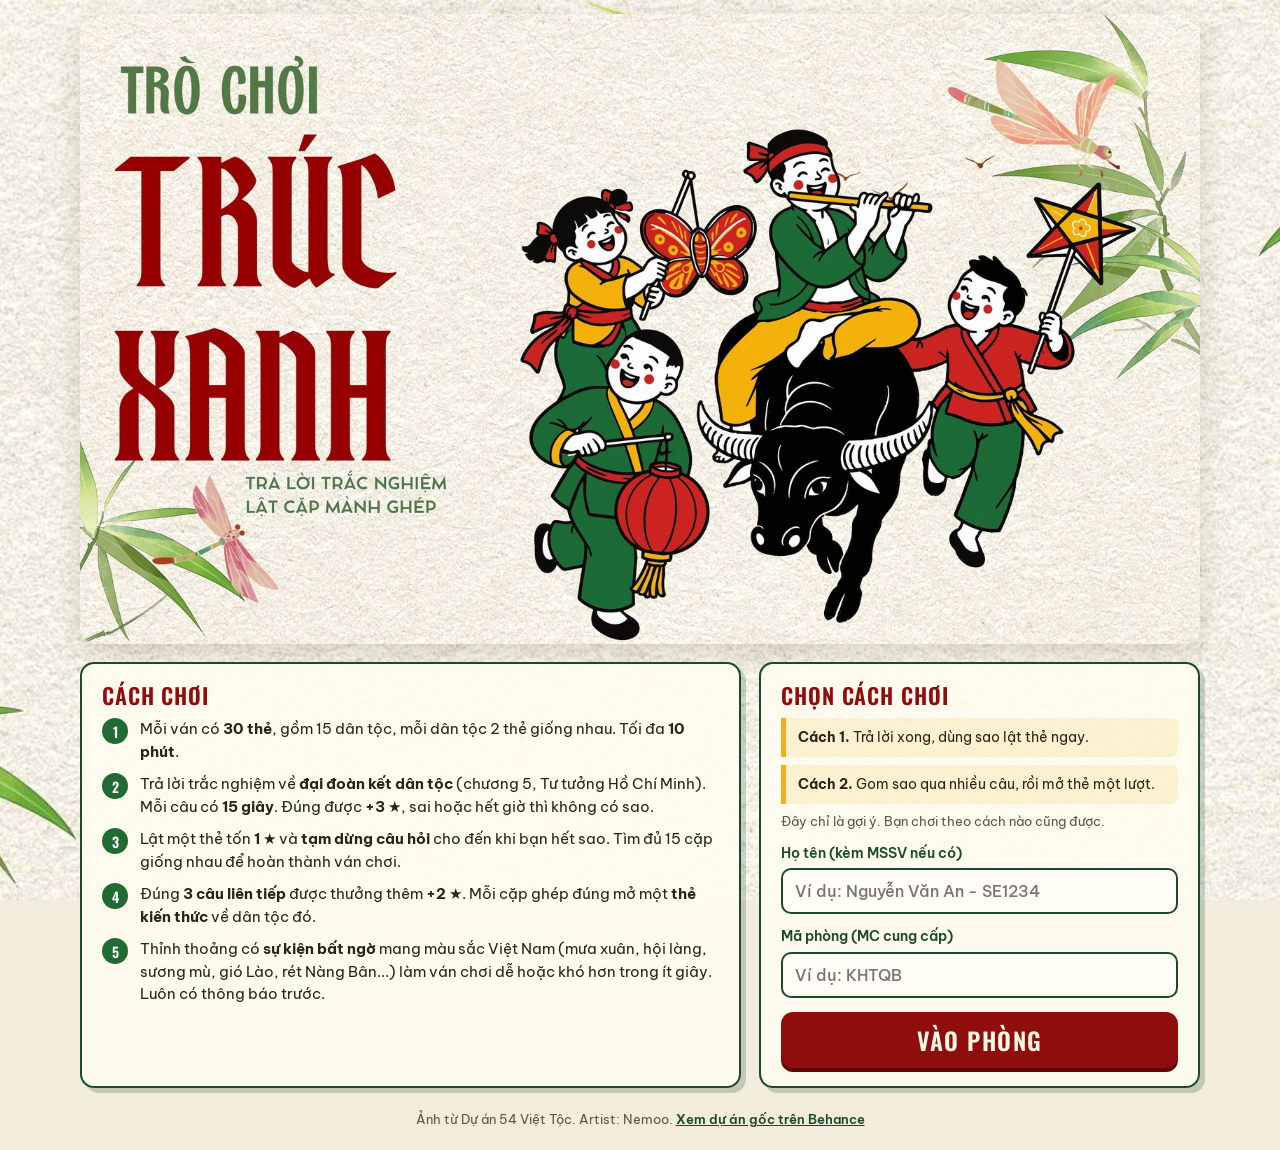
==== index.html @ 4faec4c5 "game" ====
<!doctype html>
<html lang="vi">
<head>
<meta charset="utf-8">
<meta name="viewport" content="width=device-width,initial-scale=1,viewport-fit=cover">
<title>Trúc Xanh</title>
<link rel="preconnect" href="https://fonts.googleapis.com">
<link rel="preconnect" href="https://fonts.gstatic.com" crossorigin>
<link href="https://fonts.googleapis.com/css2?family=Be+Vietnam+Pro:wght@400;500;600;700&family=Oswald:wght@500;600;700&display=swap" rel="stylesheet">
<link rel="stylesheet" href="css/style.css">
</head>
<body>
<div id="app">

<section id="s-start">
  <img class="cover" src="images/cover.jpg" alt="Trò chơi Trúc Xanh: trả lời trắc nghiệm, lật cặp mảnh ghép">
  <div class="intro">
    <div class="box">
      <h2>Cách chơi</h2>
      <ol class="rules">
        <li><b class="n">1</b><span>Mỗi ván có <b>30 thẻ</b>, gồm 15 dân tộc, mỗi dân tộc 2 thẻ giống nhau. Tối đa <b>10 phút</b>.</span></li>
        <li><b class="n">2</b><span>Trả lời trắc nghiệm về <b>đại đoàn kết dân tộc</b> (chương 5, Tư tưởng Hồ Chí Minh). Mỗi câu có <b>15 giây</b>. Đúng được <b>+3 ★</b>, sai hoặc hết giờ thì không có sao.</span></li>
        <li><b class="n">3</b><span>Lật một thẻ tốn <b>1 ★</b> và <b>tạm dừng câu hỏi</b> cho đến khi bạn hết sao. Tìm đủ 15 cặp giống nhau để hoàn thành ván chơi.</span></li>
        <li><b class="n">4</b><span>Đúng <b>3 câu liên tiếp</b> được thưởng thêm <b>+2 ★</b>. Mỗi cặp ghép đúng mở một <b>thẻ kiến thức</b> về dân tộc đó.</span></li>
        <li><b class="n">5</b><span>Thỉnh thoảng có <b>sự kiện bất ngờ</b> mang màu sắc Việt Nam (mưa xuân, hội làng, sương mù, gió Lào, rét Nàng Bân...) làm ván chơi dễ hoặc khó hơn trong ít giây. Luôn có thông báo trước.</span></li>
      </ol>
    </div>
    <div class="box ways">
      <h2>Chọn cách chơi</h2>
      <div class="way"><b>Cách 1.</b> Trả lời xong, dùng sao lật thẻ ngay.</div>
      <div class="way"><b>Cách 2.</b> Gom sao qua nhiều câu, rồi mở thẻ một lượt.</div>
      <small>Đây chỉ là gợi ý. Bạn chơi theo cách nào cũng được.</small>
      <label class="field" id="f-name">Họ tên (kèm MSSV nếu có)
        <input id="in-name" type="text" maxlength="40" autocomplete="name" placeholder="Ví dụ: Nguyễn Văn An - SE1234">
      </label>
      <p class="err-msg" id="name-err" hidden>Hãy nhập tên để hiện trên bảng xếp hạng.</p>
      <label class="field" id="f-room">Mã phòng (MC cung cấp)
        <input id="in-room" type="text" maxlength="5" autocomplete="off" autocapitalize="characters" spellcheck="false" placeholder="Ví dụ: KHTQB">
      </label>
      <p class="err-msg" id="room-err" hidden></p>
      <button class="btn-main" id="btn-start" type="button">Vào phòng</button>
    </div>
  </div>
</section>

<section id="s-game" data-tab="q" hidden>
  <div class="hud">
    <div class="brand">Trúc Xanh<small id="hud-sub">Đại đoàn kết dân tộc</small></div>
    <div class="hud-r">
    <button class="snd" id="btn-snd" type="button" aria-pressed="true" aria-label="Bật/tắt âm thanh"><svg viewBox="0 0 24 24"><path d="M4 9v6h4l5 4V5L8 9z"/><path class="wave" d="M16 9a4 4 0 0 1 0 6M18.5 6.5a8 8 0 0 1 0 11"/><path class="mute" d="M17 9l5 6M22 9l-5 6"/></svg></button>
    <div class="pills">
      <div class="pill" id="p-time"><span>Thời gian</span><b id="v-time">10:00</b></div>
      <div class="pill stars" id="p-stars"><span>Sao</span><b id="v-stars">0 ★</b></div>
      <div class="pill" id="p-pairs"><span>Cặp đã ghép</span><b id="v-pairs">0/15</b></div>
    </div>
    </div>
  </div>
  <div id="evt" class="evt" hidden aria-live="polite"></div>
  <div class="tabs" role="tablist">
    <button class="tab" role="tab" id="tab-q" aria-selected="true" type="button">Trả lời <span id="tab-sec"></span></button>
    <button class="tab" role="tab" id="tab-c" aria-selected="false" type="button">Lật thẻ</button>
  </div>
  <div class="play">
    <div class="board-wrap"><div class="board" id="board"></div></div>
    <div class="panel" aria-live="polite">
      <div class="pause" id="q-pause" hidden><b>Đang lật thẻ</b><p>Câu hỏi tạm dừng và không bị tính giờ. Khi hết sao, câu hỏi sẽ tiếp tục. Muốn kiếm thêm sao thì bấm nút dưới.</p><button class="btn-main" id="btn-resume" type="button">Trả lời tiếp</button></div>
      <div class="qmeta"><b id="q-n">Câu 1</b><span class="sec" id="q-sec">15</span></div>
      <div class="bar" id="q-bar"><i id="q-fill"></i></div>
      <p class="qtext" id="q-text"></p>
      <div class="opts" id="q-opts"></div>
      <p class="fb" id="q-fb"></p>
      <div class="streak" id="q-streak" aria-live="off"></div>
      <p class="legend">Đúng +3 ★. Đúng 3 câu liên tiếp thưởng thêm +2 ★. Mỗi lần lật thẻ −1 ★ và tạm dừng câu hỏi cho đến khi hết sao. Phím tắt: A, B, C, D hoặc 1, 2, 3, 4.</p>
    </div>
  </div>
</section>

<section id="s-board" class="end" hidden>
  <div class="top-link"><button type="button" id="btn-back">&larr; Quay lại</button></div>
  <h1>Bảng xếp hạng</h1>
  <p class="sub" id="b-sub"></p>
  <div class="lb" id="lb-board"></div>
</section>

<section id="s-end" class="end" hidden>
  <div class="ticket" id="e-ticket"><div class="ticket-h">Phiếu kết quả · Trúc Xanh</div><div class="ticket-b" id="e-ticket-b"></div><div class="ticket-note">Chụp màn hình phiếu này gửi vào nhóm lớp nếu giảng viên cần chấm điểm.</div></div>
  <h1 id="e-title"></h1>
  <p class="sub" id="e-sub"></p>
  <div class="stats" id="e-stats"></div>
  <h2>Bảng xếp hạng</h2>
  <div class="lb" id="lb-end"></div>
  <h2>Thẻ kiến thức: các dân tộc trong ván này</h2>
  <div class="kn-list" id="e-thumbs"></div>
  <h2 id="e-rv-h">Câu cần ôn lại</h2>
  <div class="review" id="e-review"></div>
  <button class="btn-main" id="btn-again" type="button">Chơi lại</button>
</section>

<footer class="credit">Ảnh từ Dự án 54 Việt Tộc. Artist: Nemoo. <a href="https://www.behance.net/gallery/198610855/54-VIT-TC" target="_blank" rel="noopener noreferrer">Xem dự án gốc trên Behance</a></footer>
</div>
<div id="toast" role="status"></div>
<canvas id="confetti" aria-hidden="true"></canvas>
<aside class="kn" id="kn" hidden aria-live="polite"><img id="kn-img" alt=""><div><small>Thẻ kiến thức</small><h3 id="kn-name"></h3><p id="kn-txt"></p></div><button class="x" id="kn-x" type="button" aria-label="Đóng">&times;</button></aside>


<!-- Địa chỉ máy chủ bảng xếp hạng -->
<script src="js/config.js"></script>
<!-- Dữ liệu: ảnh, tên dân tộc, thẻ kiến thức -->
<script src="js/data.js"></script>
<!-- Bộ câu hỏi trắc nghiệm -->
<script src="js/questions.js"></script>
<!-- Logic trò chơi -->
<script src="js/game.js"></script>
</body>
</html>
---- css/style.css ----
:root{
  --paper:#f1ecdb; --card:rgba(255,252,240,.9); --ink:#2a2417; --ink-soft:#5d5640;
  --leaf:#4f7a45; --green:#1f6b32; --green-deep:#1a4a2a; --red:#8f0d0d; --red-hot:#c62828; --gold:#f0b01c; --gold-soft:#f8dc8a;
  --line:rgba(31,74,42,.35);
  --display:"Oswald","Arial Narrow",Impact,sans-serif; --body:"Be Vietnam Pro",system-ui,-apple-system,"Segoe UI",Roboto,sans-serif;
  color-scheme:light;
}
*{box-sizing:border-box}
[hidden]{display:none!important}
img{max-width:100%}
html,body{min-height:100%}
body{margin:0;background:var(--paper) url("../images/bg.jpg") center top/cover no-repeat fixed;color:var(--ink);font:15px/1.5 var(--body);-webkit-text-size-adjust:100%}
button{font:inherit;color:inherit;cursor:pointer}
:focus-visible{outline:3px solid var(--gold);outline-offset:2px}
#app{max-width:1240px;margin:0 auto;padding-inline:16px;padding-block:14px 22px}
.credit{margin-top:22px;text-align:center;font-size:12.5px;color:var(--ink-soft)}
.credit a{color:var(--green-deep);font-weight:600}

/* ---------- start ---------- */
.cover{display:block;width:100%;max-width:1120px;margin:0 auto;border-radius:16px;box-shadow:0 10px 30px rgba(60,45,10,.18)}
.intro{max-width:1120px;margin:18px auto 0;display:grid;grid-template-columns:minmax(0,1.5fr) minmax(0,1fr);gap:18px;align-items:stretch}
.box{background:var(--card);border:2px solid var(--green-deep);border-radius:14px;padding:18px 20px;box-shadow:5px 5px 0 rgba(31,74,42,.22)}
.box h2{font:600 22px/1.2 var(--display);letter-spacing:.04em;text-transform:uppercase;color:var(--red);margin:0 0 10px}
.rules{margin:0;padding:0;list-style:none;display:grid;gap:10px}
.rules li{display:grid;grid-template-columns:auto 1fr;gap:12px;align-items:start}
.rules b.n{display:grid;place-items:center;width:26px;height:26px;border-radius:50%;background:var(--green);color:#fff;font:600 14px var(--display)}
.ways p{margin:0 0 8px}
.ways .way{padding:9px 12px;border-left:5px solid var(--gold);background:rgba(240,176,28,.14);border-radius:0 8px 8px 0;margin-bottom:8px;font-size:14px}
.ways small{display:block;color:var(--ink-soft);margin-top:8px}
.btn-main{display:block;width:100%;margin-top:14px;padding:14px 18px;border:2px solid var(--red);border-radius:12px;background:var(--red);color:#fff8e2;font:600 24px/1 var(--display);letter-spacing:.06em;text-transform:uppercase;box-shadow:0 4px 0 #5e0808;transition:transform .12s,box-shadow .12s}
.btn-main:hover{transform:translateY(-1px);box-shadow:0 5px 0 #5e0808}
.btn-main:active{transform:translateY(3px);box-shadow:0 1px 0 #5e0808}
.btn-sub{display:block;width:100%;margin-top:10px;padding:10px 14px;border:2px solid var(--green-deep);border-radius:12px;background:transparent;color:var(--green-deep);font:600 18px/1 var(--display);letter-spacing:.05em;text-transform:uppercase}
.btn-sub:hover{background:rgba(31,74,42,.1)}
.field{display:block;margin:12px 0 0;font-weight:600;font-size:13.5px;color:var(--green-deep)}
.field input{display:block;width:100%;margin-top:5px;padding:11px 12px;border:2px solid var(--green-deep);border-radius:10px;background:#fffdf5;font:500 16px var(--body);color:var(--ink)}
.field input:focus-visible{outline-offset:1px}
.field.err input{border-color:var(--red-hot)}
.err-msg{margin:6px 0 0;color:var(--red-hot);font-size:13px;font-weight:600}

/* ---------- leaderboard ---------- */
.lb{background:var(--card);border:2px solid var(--green-deep);border-radius:14px;padding:14px 16px 16px;box-shadow:5px 5px 0 rgba(31,74,42,.22)}
.lb-tabs{display:grid;grid-template-columns:1fr 1fr;gap:8px;margin-bottom:12px}
.lb-tab{padding:9px 6px;border:2px solid var(--green-deep);border-radius:10px;background:transparent;font:600 16px/1.1 var(--display);letter-spacing:.04em;text-transform:uppercase;color:var(--green-deep)}
.lb-tab[aria-selected="true"]{background:var(--green-deep);color:#fff8e2}
.lb-list{list-style:none;margin:0;padding:0;display:grid;gap:6px}
.lb-row{display:grid;grid-template-columns:34px minmax(0,1fr) auto;gap:10px;align-items:center;padding:8px 10px;border-radius:10px;background:#fffdf5;border:2px solid transparent}
.lb-row.me{border-color:var(--gold);background:#fff4d2}
.lb-rank{display:grid;place-items:center;width:32px;height:32px;border-radius:50%;background:rgba(31,74,42,.14);font:700 16px var(--display);color:var(--green-deep)}
.lb-row:nth-child(1) .lb-rank{background:var(--gold);color:#5b1a00}
.lb-row:nth-child(2) .lb-rank{background:#c9cfc6;color:#2a3a2a}
.lb-row:nth-child(3) .lb-rank{background:#d59a63;color:#4a2408}
.lb-name{font-weight:600;overflow-wrap:anywhere;line-height:1.3}
.lb-name small{display:block;font-weight:500;font-size:12px;color:var(--ink-soft)}
.lb-val{text-align:right;font:700 22px/1.1 var(--display);color:var(--green-deep);font-variant-numeric:tabular-nums;white-space:nowrap}
.lb-val small{display:block;font:500 11.5px var(--body);color:var(--ink-soft)}
.lb-empty{padding:14px 6px;color:var(--ink-soft);text-align:center}
.lb-status{margin:10px 0 0;font-size:12.5px;color:var(--ink-soft);display:flex;flex-wrap:wrap;gap:6px 12px;align-items:center}
.lb-status button{padding:3px 10px;border:2px solid var(--red);border-radius:8px;background:transparent;color:var(--red);font-weight:600;font-size:12.5px}
.top-link{margin:0 0 12px}
.top-link button{border:0;background:none;padding:4px 0;color:var(--green-deep);font-weight:700;font-size:14px;text-decoration:underline}

/* ---------- hud ---------- */
.hud{display:flex;flex-wrap:wrap;align-items:center;justify-content:space-between;gap:10px 16px;margin-bottom:12px}
.brand{font:700 26px/1 var(--display);letter-spacing:.06em;color:var(--red);text-transform:uppercase}
.brand small{display:block;font:500 12px var(--body);letter-spacing:.02em;text-transform:none;color:var(--green-deep);margin-top:3px}
.pills{display:flex;gap:8px;flex-wrap:wrap}
.pill{min-width:92px;padding:6px 14px 5px;border:2px solid var(--green-deep);border-radius:12px;background:var(--card);text-align:center}
.pill span{display:block;font:500 11px/1.2 var(--body);letter-spacing:.08em;text-transform:uppercase;color:var(--ink-soft)}
.pill b{display:block;font:700 28px/1.1 var(--display);font-variant-numeric:tabular-nums;color:var(--green-deep)}
.pill.stars{background:var(--gold);border-color:#a56d00}
.pill.stars b,.pill.stars span{color:#5b1a00}
.pill.low b{color:var(--red-hot)}
.pill.bump{animation:bump .5s}
@keyframes bump{40%{transform:scale(1.12)}}
.pill.shake{animation:shake .4s}
@keyframes shake{25%{transform:translateX(-6px)}75%{transform:translateX(6px)}}

/* ---------- game layout ---------- */
.play{display:grid;grid-template-columns:minmax(0,1fr) 380px;gap:18px;align-items:start}
.tabs{display:none}
.board{display:grid;grid-template-columns:repeat(6,1fr);gap:9px;width:min(100%,calc((100dvh - 210px)*1.2));min-width:min(100%,520px);margin-inline:auto}
.card{position:relative;aspect-ratio:1;padding:0;border:0;background:none;perspective:700px;border-radius:10px}
.in{position:absolute;inset:0;transform-style:preserve-3d;transition:transform .5s cubic-bezier(.3,.7,.3,1)}
.card.flip .in{transform:rotateY(180deg)}
.face{position:absolute;inset:0;border-radius:10px;overflow:hidden;backface-visibility:hidden;-webkit-backface-visibility:hidden}
.back{background:#1e5632 url("data:image/svg+xml,%3Csvg xmlns='http://www.w3.org/2000/svg' viewBox='0 0 100 100'%3E%3Crect width='100' height='100' fill='%231e5632'/%3E%3Crect x='6' y='6' width='88' height='88' rx='7' fill='none' stroke='%23e9d38a' stroke-width='2.4'/%3E%3Crect x='11' y='11' width='78' height='78' rx='4' fill='none' stroke='%23e9d38a' stroke-width='.8' stroke-dasharray='3 3'/%3E%3Cellipse cx='50' cy='81' rx='27' ry='3' fill='%23123320' opacity='.55'/%3E%3Crect x='29.8' y='34.0' width='6.4' height='9.7' rx='2.6' fill='%23a9d37a'/%3E%3Crect x='31.1' y='35.2' width='1.5' height='7.3' rx='.75' fill='%23d6edb0'/%3E%3Crect x='29.1' y='43.4' width='7.800000000000001' height='2' rx='1' fill='%236c9f47'/%3E%3Crect x='29.8' y='45.5' width='6.4' height='9.7' rx='2.6' fill='%23a9d37a'/%3E%3Crect x='31.1' y='46.7' width='1.5' height='7.3' rx='.75' fill='%23d6edb0'/%3E%3Crect x='29.1' y='54.9' width='7.800000000000001' height='2' rx='1' fill='%236c9f47'/%3E%3Crect x='29.8' y='57.0' width='6.4' height='9.7' rx='2.6' fill='%23a9d37a'/%3E%3Crect x='31.1' y='58.2' width='1.5' height='7.3' rx='.75' fill='%23d6edb0'/%3E%3Crect x='29.1' y='66.4' width='7.800000000000001' height='2' rx='1' fill='%236c9f47'/%3E%3Crect x='29.8' y='68.5' width='6.4' height='9.7' rx='2.6' fill='%23a9d37a'/%3E%3Crect x='31.1' y='69.7' width='1.5' height='7.3' rx='.75' fill='%23d6edb0'/%3E%3Crect x='63.8' y='30.0' width='6.4' height='10.7' rx='2.6' fill='%23a9d37a'/%3E%3Crect x='65.1' y='31.2' width='1.5' height='8.3' rx='.75' fill='%23d6edb0'/%3E%3Crect x='63.1' y='40.4' width='7.800000000000001' height='2' rx='1' fill='%236c9f47'/%3E%3Crect x='63.8' y='42.5' width='6.4' height='10.7' rx='2.6' fill='%23a9d37a'/%3E%3Crect x='65.1' y='43.7' width='1.5' height='8.3' rx='.75' fill='%23d6edb0'/%3E%3Crect x='63.1' y='52.9' width='7.800000000000001' height='2' rx='1' fill='%236c9f47'/%3E%3Crect x='63.8' y='55.0' width='6.4' height='10.7' rx='2.6' fill='%23a9d37a'/%3E%3Crect x='65.1' y='56.2' width='1.5' height='8.3' rx='.75' fill='%23d6edb0'/%3E%3Crect x='63.1' y='65.4' width='7.800000000000001' height='2' rx='1' fill='%236c9f47'/%3E%3Crect x='63.8' y='67.5' width='6.4' height='10.7' rx='2.6' fill='%23a9d37a'/%3E%3Crect x='65.1' y='68.7' width='1.5' height='8.3' rx='.75' fill='%23d6edb0'/%3E%3Crect x='46.8' y='16.0' width='6.4' height='11.0' rx='2.6' fill='%23a9d37a'/%3E%3Crect x='48.1' y='17.2' width='1.5' height='8.6' rx='.75' fill='%23d6edb0'/%3E%3Crect x='46.1' y='26.7' width='7.800000000000001' height='2' rx='1' fill='%236c9f47'/%3E%3Crect x='46.8' y='28.8' width='6.4' height='11.0' rx='2.6' fill='%23a9d37a'/%3E%3Crect x='48.1' y='30.0' width='1.5' height='8.6' rx='.75' fill='%23d6edb0'/%3E%3Crect x='46.1' y='39.5' width='7.800000000000001' height='2' rx='1' fill='%236c9f47'/%3E%3Crect x='46.8' y='41.6' width='6.4' height='11.0' rx='2.6' fill='%23a9d37a'/%3E%3Crect x='48.1' y='42.8' width='1.5' height='8.6' rx='.75' fill='%23d6edb0'/%3E%3Crect x='46.1' y='52.3' width='7.800000000000001' height='2' rx='1' fill='%236c9f47'/%3E%3Crect x='46.8' y='54.4' width='6.4' height='11.0' rx='2.6' fill='%23a9d37a'/%3E%3Crect x='48.1' y='55.6' width='1.5' height='8.6' rx='.75' fill='%23d6edb0'/%3E%3Crect x='46.1' y='65.1' width='7.800000000000001' height='2' rx='1' fill='%236c9f47'/%3E%3Crect x='46.8' y='67.2' width='6.4' height='11.0' rx='2.6' fill='%23a9d37a'/%3E%3Crect x='48.1' y='68.4' width='1.5' height='8.6' rx='.75' fill='%23d6edb0'/%3E%3Cg transform='translate(50 29) rotate(-35) scale(0.95)'%3E%3Cpath d='M0 0C6-3.6 15-4.2 24-1C15 2.6 7 3.2 0 0Z' fill='%23c2e496'/%3E%3C/g%3E%3Cg transform='translate(50 29) rotate(-145) scale(0.95)'%3E%3Cpath d='M0 0C6-3.6 15-4.2 24-1C15 2.6 7 3.2 0 0Z' fill='%239fcd72'/%3E%3C/g%3E%3Cg transform='translate(50 42) rotate(-22) scale(0.85)'%3E%3Cpath d='M0 0C6-3.6 15-4.2 24-1C15 2.6 7 3.2 0 0Z' fill='%239fcd72'/%3E%3C/g%3E%3Cg transform='translate(50 42) rotate(-158) scale(0.85)'%3E%3Cpath d='M0 0C6-3.6 15-4.2 24-1C15 2.6 7 3.2 0 0Z' fill='%23c2e496'/%3E%3C/g%3E%3Cg transform='translate(50 55) rotate(-18) scale(0.75)'%3E%3Cpath d='M0 0C6-3.6 15-4.2 24-1C15 2.6 7 3.2 0 0Z' fill='%23c2e496'/%3E%3C/g%3E%3Cg transform='translate(50 55) rotate(-162) scale(0.75)'%3E%3Cpath d='M0 0C6-3.6 15-4.2 24-1C15 2.6 7 3.2 0 0Z' fill='%239fcd72'/%3E%3C/g%3E%3Cg transform='translate(33 46) rotate(-150) scale(0.85)'%3E%3Cpath d='M0 0C6-3.6 15-4.2 24-1C15 2.6 7 3.2 0 0Z' fill='%23c2e496'/%3E%3C/g%3E%3Cg transform='translate(33 58) rotate(-170) scale(0.7)'%3E%3Cpath d='M0 0C6-3.6 15-4.2 24-1C15 2.6 7 3.2 0 0Z' fill='%239fcd72'/%3E%3C/g%3E%3Cg transform='translate(67 42) rotate(-30) scale(0.85)'%3E%3Cpath d='M0 0C6-3.6 15-4.2 24-1C15 2.6 7 3.2 0 0Z' fill='%23c2e496'/%3E%3C/g%3E%3Cg transform='translate(67 55) rotate(-12) scale(0.7)'%3E%3Cpath d='M0 0C6-3.6 15-4.2 24-1C15 2.6 7 3.2 0 0Z' fill='%239fcd72'/%3E%3C/g%3E%3C/svg%3E") center/cover;box-shadow:0 3px 0 rgba(8,36,18,.45)}
.card:not(.flip):not(.done):hover .back{filter:brightness(1.12)}
.front{transform:rotateY(180deg);background:#fff;box-shadow:0 3px 0 rgba(31,74,42,.35)}
.front img{display:block;width:100%;height:100%;object-fit:cover}
.card.done .front{box-shadow:0 0 0 3px var(--gold),0 0 18px rgba(240,176,28,.85)}
.card.done{animation:pop .5s}
@keyframes pop{40%{transform:scale(1.06)}}

.pause{position:absolute;inset:0;z-index:5;display:grid;align-content:center;justify-items:center;gap:8px;padding:22px;text-align:center;background:#fffdf5;border-radius:12px}
.pause b{font:700 30px/1.1 var(--display);letter-spacing:.05em;text-transform:uppercase;color:var(--red)}
.pause p{margin:0;max-width:300px;color:var(--ink-soft)}
.pause .btn-main{max-width:280px}
.panel{position:relative;background:var(--card);border:2px solid var(--green-deep);border-radius:14px;padding:16px 18px 18px;box-shadow:5px 5px 0 rgba(31,74,42,.22)}
.qmeta{display:flex;justify-content:space-between;align-items:baseline;gap:10px;font:500 12px var(--body);letter-spacing:.08em;text-transform:uppercase;color:var(--ink-soft)}
.qmeta b{font:600 16px var(--display);letter-spacing:.05em;color:var(--red)}
.qmeta .sec{font:700 24px var(--display);color:var(--green-deep);font-variant-numeric:tabular-nums}
.bar{height:9px;border-radius:9px;background:rgba(31,74,42,.16);overflow:hidden;margin:8px 0 14px}
.bar i{display:block;height:100%;width:100%;background:var(--green);border-radius:9px}
.bar.mid i{background:var(--gold)}
.bar.low i{background:var(--red-hot)}
.qtext{margin:0 0 12px;font:600 17px/1.5 var(--body)}
.opts{display:grid;gap:8px}
.opt{display:grid;grid-template-columns:auto 1fr;gap:10px;align-items:start;text-align:left;width:100%;padding:10px 12px;border:2px solid var(--line);border-radius:10px;background:#fffdf5;transition:background .12s,border-color .12s,transform .12s}
.opt:hover:not(:disabled){border-color:var(--green);background:#f3f8ec;transform:translateX(2px)}
.opt .l{display:grid;place-items:center;width:26px;height:26px;border-radius:50%;background:var(--gold);color:#5b1a00;font:700 14px var(--display)}
.opt .t{font-size:14.5px;line-height:1.45}
.opt:disabled{cursor:default}
.opt.ok{background:var(--green);border-color:var(--green-deep);color:#fff}
.opt.ok .l{background:#fff;color:var(--green-deep)}
.opt.bad{background:var(--red-hot);border-color:var(--red);color:#fff}
.opt.bad .l{background:#fff;color:var(--red)}
.opt.dim{opacity:.55}
.fb{min-height:24px;margin:10px 0 0;font-weight:600;font-size:14px}
.fb.ok{color:var(--green)}
.fb.bad{color:var(--red-hot)}
.legend{margin:10px 0 0;font-size:12.5px;color:var(--ink-soft)}

#toast{position:fixed;left:50%;top:calc(12px + env(safe-area-inset-top,0px));transform:translate(-50%,-20px);opacity:0;pointer-events:none;background:var(--green-deep);color:#fff8e2;padding:10px 18px;border-radius:999px;font-weight:600;font-size:14px;transition:opacity .2s,transform .2s;z-index:20;max-width:calc(100vw - 32px);text-align:center}
#toast.on{opacity:1;transform:translate(-50%,0)}
#toast.warn{background:var(--red)}

/* ---------- end ---------- */
.end{max-width:960px;margin:0 auto}
.end h1{font:700 clamp(34px,7vw,58px)/1.05 var(--display);text-transform:uppercase;letter-spacing:.04em;color:var(--red);margin:6px 0 4px}
.end .sub{margin:0 0 16px;color:var(--green-deep);font-weight:600}
.stats{display:grid;grid-template-columns:repeat(auto-fit,minmax(150px,1fr));gap:10px;margin-bottom:16px}
.stat{padding:10px 14px;background:var(--card);border:2px solid var(--green-deep);border-radius:12px}
.stat span{display:block;font-size:11.5px;letter-spacing:.07em;text-transform:uppercase;color:var(--ink-soft)}
.stat b{font:700 30px/1.15 var(--display);color:var(--green-deep);font-variant-numeric:tabular-nums}
.end h2{font:600 20px var(--display);letter-spacing:.05em;text-transform:uppercase;color:var(--red);margin:22px 0 10px}
.thumbs{display:grid;grid-template-columns:repeat(auto-fill,minmax(92px,1fr));gap:10px}
.th{text-align:center;font-size:12.5px;font-weight:600}
.th img{display:block;width:100%;aspect-ratio:1;object-fit:cover;border-radius:9px;box-shadow:0 0 0 3px var(--gold)}
.th.miss img{filter:grayscale(1) brightness(1.05);opacity:.45;box-shadow:none}
.th.miss{color:var(--ink-soft)}
.review{display:grid;gap:10px}
.rv{padding:12px 14px;background:var(--card);border:2px solid var(--line);border-radius:12px}
.rv p{margin:0 0 6px;font-weight:600}
.rv .a{color:var(--green);font-size:14px}
.rv .b{color:var(--red-hot);font-size:14px}
.end .btn-main{max-width:340px;margin-inline:auto;margin-top:22px}


/* ---------- extras ---------- */
#confetti{position:fixed;inset:0;width:100%;height:100%;pointer-events:none;z-index:40}
.snd{width:44px;height:44px;border:2px solid var(--green-deep);border-radius:12px;background:var(--card);display:grid;place-items:center;padding:0}
.snd svg{width:24px;height:24px;fill:none;stroke:var(--green-deep);stroke-width:2;stroke-linecap:round;stroke-linejoin:round}
.snd[aria-pressed="false"] .wave{display:none}
.snd[aria-pressed="true"] .mute{display:none}
.hud-r{display:flex;gap:8px;align-items:center;flex-wrap:wrap}
.streak{display:flex;align-items:center;gap:6px;margin:0 0 10px;font-size:12.5px;color:var(--ink-soft)}
.streak .pip{width:22px;height:8px;border-radius:8px;background:rgba(31,74,42,.2);transition:background .2s}
.streak .pip.on{background:var(--gold)}
.streak.cele .pip{animation:bump .5s;background:var(--gold)}
.streak b{color:var(--green-deep)}
.kn{position:fixed;left:16px;pointer-events:none;bottom:calc(16px + env(safe-area-inset-bottom,0px));z-index:30;width:min(360px,calc(100vw - 24px));display:grid;grid-template-columns:78px minmax(0,1fr);gap:12px;align-items:start;padding:12px 34px 12px 12px;background:#fffdf5;border:2px solid var(--green-deep);border-radius:14px;box-shadow:5px 5px 0 rgba(31,74,42,.28);animation:knin .35s cubic-bezier(.3,.9,.4,1.2)}
@keyframes knin{from{transform:translateY(24px);opacity:0}}
.kn img{width:78px;height:78px;object-fit:cover;border-radius:10px;box-shadow:0 0 0 3px var(--gold)}
.kn small{display:block;font:500 11px var(--body);letter-spacing:.08em;text-transform:uppercase;color:var(--red)}
.kn h3{margin:1px 0 3px;font:600 20px/1.15 var(--display);letter-spacing:.03em;color:var(--green-deep)}
.kn p{margin:0;font-size:13px;line-height:1.45}
.kn .x{pointer-events:auto;position:absolute;top:4px;right:4px;width:30px;height:30px;border:0;background:none;font-size:22px;line-height:1;color:var(--ink-soft)}
.kn-list{display:grid;gap:10px}
.kl{display:grid;grid-template-columns:72px minmax(0,1fr);gap:12px;align-items:start;padding:10px 12px;background:var(--card);border:2px solid var(--line);border-radius:12px}
.kl img{width:72px;height:72px;object-fit:cover;border-radius:9px;box-shadow:0 0 0 3px var(--gold)}
.kl b{display:block;font:600 18px var(--display);letter-spacing:.03em;color:var(--green-deep)}
.kl p{margin:2px 0 0;font-size:13.5px;line-height:1.45}
.kl.miss img{filter:grayscale(1);opacity:.5;box-shadow:none}
.kl.miss b{color:var(--ink-soft)}
.kl.miss p{color:var(--ink-soft)}
@media (max-width:980px){.kn{right:12px;left:12px;width:auto;bottom:calc(12px + env(safe-area-inset-bottom,0px))}}

/* ---------- phòng & phiếu kết quả ---------- */
.ticket{max-width:460px;margin:0 auto 18px;background:#fffdf5;border:2px dashed var(--green-deep);border-radius:14px;padding:16px 18px;box-shadow:5px 5px 0 rgba(31,74,42,.18)}
.ticket-h{font:600 14px var(--display);letter-spacing:.1em;text-transform:uppercase;color:var(--red);text-align:center;margin-bottom:10px;padding-bottom:8px;border-bottom:2px dashed var(--line)}
.ticket-b{display:grid;gap:5px;font-size:14px}
.ticket-b div{display:flex;justify-content:space-between;gap:10px}
.ticket-b b{color:var(--green-deep);text-align:right}
.ticket-note{margin:10px 0 0;padding-top:8px;border-top:2px dashed var(--line);font-size:11.5px;color:var(--ink-soft);text-align:center}
/* ---------- sự kiện ngẫu nhiên ---------- */
.evt{display:flex;align-items:center;gap:9px;margin:0 0 12px;padding:10px 14px;border-radius:12px;font-weight:600;font-size:13.5px;box-shadow:5px 5px 0 rgba(31,74,42,.14)}
.evt.luck{background:#eef7e4;border:2px solid var(--green);color:var(--green-deep)}
.evt.chill{background:#fdeee0;border:2px solid #c67a2a;color:#7a4413}
.evt .ic{font-size:19px;line-height:1;flex:none}
.board.fog{position:relative}
.board.fog .front img{filter:blur(5px) saturate(.85);transition:filter .35s}
.card.peek .in{transform:rotateY(180deg)}
@keyframes windshake{0%,100%{transform:none}30%{transform:translateX(-4px) rotate(-2deg)}60%{transform:translateX(4px) rotate(2deg)}}
.board.wind .card{animation:windshake .55s}
@media (max-width:980px){
  .intro{grid-template-columns:1fr}
  .play{grid-template-columns:1fr}
  .tabs{display:grid;grid-template-columns:1fr 1fr;gap:8px;margin-bottom:12px}
  .tab{padding:10px 8px;border:2px solid var(--green-deep);border-radius:12px;background:var(--card);font:600 17px var(--display);letter-spacing:.05em;text-transform:uppercase;color:var(--green-deep)}
  .tab[aria-selected="true"]{background:var(--green-deep);color:#fff8e2}
  .tab.alert{animation:pulse 1.2s infinite}
  @keyframes pulse{50%{box-shadow:0 0 0 4px rgba(240,176,28,.9)}}
  #s-game[data-tab="q"] .board-wrap{display:none}
  #s-game[data-tab="cards"] .panel{display:none}
  .board{grid-template-columns:repeat(5,1fr);width:100%;min-width:0;gap:6px}
  .pill{min-width:0;padding:5px 10px 4px}
  .pill b{font-size:23px}
  .brand{font-size:22px}
}
@media (max-width:420px){.pills{width:100%}.pill{flex:1}}
@media (prefers-reduced-motion:reduce){*{animation:none!important;transition:none!important}}

/* ---------- trang MC (mc.html) ---------- */
#m-setup .box{margin-top:16px}
.mc-warn{padding:10px 14px;border-left:5px solid var(--red-hot);background:rgba(198,40,40,.1);border-radius:0 8px 8px 0;font-size:14px}
.mc-old .row{display:flex;align-items:center;gap:10px;padding:8px 0;border-top:1px solid var(--line)}
.mc-old .row:first-child{border-top:0}
.mc-old .row b{font:700 22px var(--display);letter-spacing:.12em;color:var(--green-deep)}
.mc-old .row span{flex:1;min-width:0;font-size:13.5px;color:var(--ink-soft);overflow-wrap:anywhere}
.mc-old .row button{padding:6px 14px;border:2px solid var(--green-deep);border-radius:9px;background:transparent;color:var(--green-deep);font-weight:700}
.mc-head{display:grid;grid-template-columns:minmax(0,1fr) minmax(0,1.4fr);gap:18px;align-items:start}
.mc-code{text-align:center}
.mc-code span{display:block;font-size:12px;letter-spacing:.1em;text-transform:uppercase;color:var(--ink-soft)}
.mc-code b{display:block;font:700 clamp(54px,9vw,96px)/1 var(--display);letter-spacing:.14em;color:var(--red);margin:4px 0 2px}
.mc-code small{display:block;font-weight:600;color:var(--green-deep);overflow-wrap:anywhere}
.mc-qr{display:flex;justify-content:center;margin-top:12px}
.mc-qr img,.mc-qr canvas{background:#fff;padding:8px;border-radius:8px;max-width:100%}
.mc-link{display:block;margin-top:8px;font-size:12.5px;color:var(--green-deep);overflow-wrap:anywhere}
.mc-stats{margin-bottom:12px}
.mc-win{display:flex;align-items:center;gap:14px;padding:14px 16px;border:2px solid #b07d08;border-radius:14px;background:linear-gradient(135deg,#fff4d2,#f8dc8a);box-shadow:5px 5px 0 rgba(120,80,0,.2);margin-bottom:12px}
.mc-win .cup{font-size:40px;line-height:1}
.mc-win div{flex:1;min-width:0}
.mc-win small{display:block;font-size:11.5px;letter-spacing:.08em;text-transform:uppercase;color:#6b4a00}
.mc-win strong{display:block;font:700 clamp(22px,3.4vw,32px)/1.1 var(--display);color:var(--red);overflow-wrap:anywhere}
.mc-win em{font:700 clamp(26px,4vw,40px)/1 var(--display);font-style:normal;color:var(--green-deep);font-variant-numeric:tabular-nums}
.mc-ctl{display:flex;align-items:center;gap:12px}
.mc-ctl .btn-sub{width:auto;margin:0;padding:9px 16px;font-size:16px}
.mc-state{flex:1;font-weight:700;color:var(--green)}
.mc-state.closed{color:var(--red-hot)}
.mc-note{margin:8px 0 0;font-size:12.5px;color:var(--ink-soft)}
.mc-h{font:600 20px var(--display);letter-spacing:.05em;text-transform:uppercase;color:var(--red);margin:22px 0 10px}
.mc-chips{display:flex;flex-wrap:wrap;gap:8px}
.mc-chips span{padding:5px 12px;border-radius:999px;background:var(--card);border:2px solid var(--line);font-weight:600;font-size:14px}
.mc-chips .none{border:0;background:none;color:var(--ink-soft);font-weight:500}
.lb-list:empty{display:none}
.lb-list:not(:empty)+.lb-empty{display:none}
@media (max-width:760px){.mc-head{grid-template-columns:1fr}}
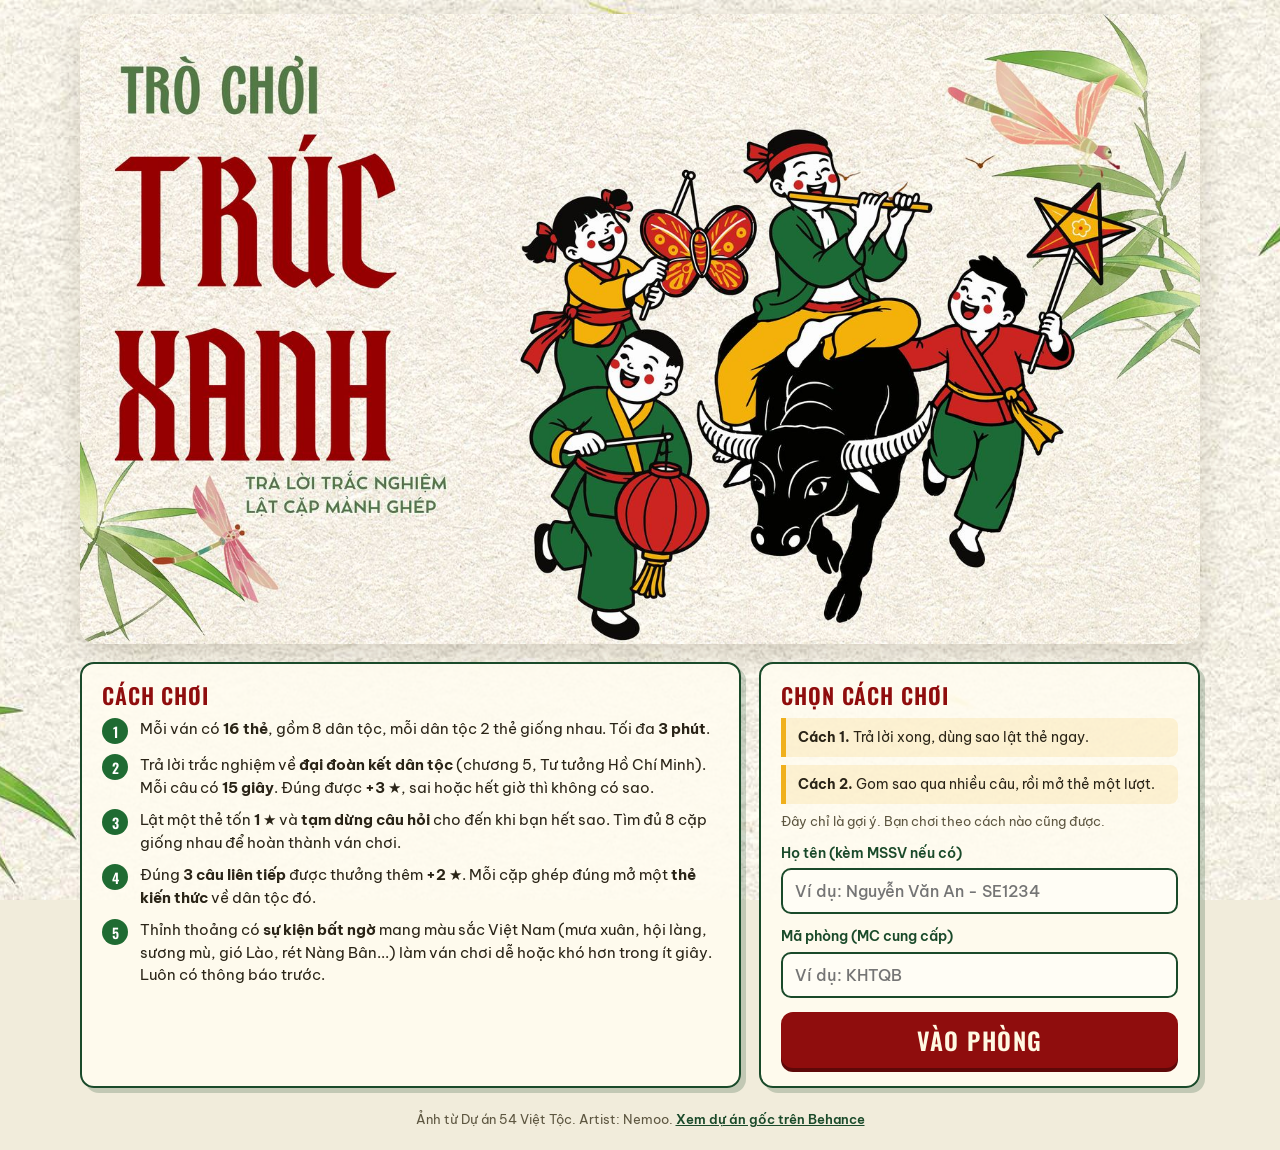
==== commit e6f9b9a7: "fix game" ====
--- a/index.html
+++ b/index.html
@@ -18,9 +18,9 @@
     <div class="box">
       <h2>Cách chơi</h2>
       <ol class="rules">
-        <li><b class="n">1</b><span>Mỗi ván có <b>30 thẻ</b>, gồm 15 dân tộc, mỗi dân tộc 2 thẻ giống nhau. Tối đa <b>10 phút</b>.</span></li>
+        <li><b class="n">1</b><span>Mỗi ván có <b>16 thẻ</b>, gồm 8 dân tộc, mỗi dân tộc 2 thẻ giống nhau. Tối đa <b>3 phút</b>.</span></li>
         <li><b class="n">2</b><span>Trả lời trắc nghiệm về <b>đại đoàn kết dân tộc</b> (chương 5, Tư tưởng Hồ Chí Minh). Mỗi câu có <b>15 giây</b>. Đúng được <b>+3 ★</b>, sai hoặc hết giờ thì không có sao.</span></li>
-        <li><b class="n">3</b><span>Lật một thẻ tốn <b>1 ★</b> và <b>tạm dừng câu hỏi</b> cho đến khi bạn hết sao. Tìm đủ 15 cặp giống nhau để hoàn thành ván chơi.</span></li>
+        <li><b class="n">3</b><span>Lật một thẻ tốn <b>1 ★</b> và <b>tạm dừng câu hỏi</b> cho đến khi bạn hết sao. Tìm đủ 8 cặp giống nhau để hoàn thành ván chơi.</span></li>
         <li><b class="n">4</b><span>Đúng <b>3 câu liên tiếp</b> được thưởng thêm <b>+2 ★</b>. Mỗi cặp ghép đúng mở một <b>thẻ kiến thức</b> về dân tộc đó.</span></li>
         <li><b class="n">5</b><span>Thỉnh thoảng có <b>sự kiện bất ngờ</b> mang màu sắc Việt Nam (mưa xuân, hội làng, sương mù, gió Lào, rét Nàng Bân...) làm ván chơi dễ hoặc khó hơn trong ít giây. Luôn có thông báo trước.</span></li>
       </ol>
@@ -49,9 +49,9 @@
     <div class="hud-r">
     <button class="snd" id="btn-snd" type="button" aria-pressed="true" aria-label="Bật/tắt âm thanh"><svg viewBox="0 0 24 24"><path d="M4 9v6h4l5 4V5L8 9z"/><path class="wave" d="M16 9a4 4 0 0 1 0 6M18.5 6.5a8 8 0 0 1 0 11"/><path class="mute" d="M17 9l5 6M22 9l-5 6"/></svg></button>
     <div class="pills">
-      <div class="pill" id="p-time"><span>Thời gian</span><b id="v-time">10:00</b></div>
+      <div class="pill" id="p-time"><span>Thời gian</span><b id="v-time">03:00</b></div>
       <div class="pill stars" id="p-stars"><span>Sao</span><b id="v-stars">0 ★</b></div>
-      <div class="pill" id="p-pairs"><span>Cặp đã ghép</span><b id="v-pairs">0/15</b></div>
+      <div class="pill" id="p-pairs"><span>Cặp đã ghép</span><b id="v-pairs">0/8</b></div>
     </div>
     </div>
   </div>
--- a/css/style.css
+++ b/css/style.css
@@ -79,7 +79,7 @@
 /* ---------- game layout ---------- */
 .play{display:grid;grid-template-columns:minmax(0,1fr) 380px;gap:18px;align-items:start}
 .tabs{display:none}
-.board{display:grid;grid-template-columns:repeat(6,1fr);gap:9px;width:min(100%,calc((100dvh - 210px)*1.2));min-width:min(100%,520px);margin-inline:auto}
+.board{display:grid;grid-template-columns:repeat(4,1fr);gap:10px;width:min(100%,calc(100dvh - 210px));min-width:min(100%,520px);margin-inline:auto}
 .card{position:relative;aspect-ratio:1;padding:0;border:0;background:none;perspective:700px;border-radius:10px}
 .in{position:absolute;inset:0;transform-style:preserve-3d;transition:transform .5s cubic-bezier(.3,.7,.3,1)}
 .card.flip .in{transform:rotateY(180deg)}
@@ -203,7 +203,7 @@
   @keyframes pulse{50%{box-shadow:0 0 0 4px rgba(240,176,28,.9)}}
   #s-game[data-tab="q"] .board-wrap{display:none}
   #s-game[data-tab="cards"] .panel{display:none}
-  .board{grid-template-columns:repeat(5,1fr);width:100%;min-width:0;gap:6px}
+  .board{grid-template-columns:repeat(4,1fr);width:100%;min-width:0;gap:6px}
   .pill{min-width:0;padding:5px 10px 4px}
   .pill b{font-size:23px}
   .brand{font-size:22px}
@@ -246,3 +246,56 @@
 .lb-list:empty{display:none}
 .lb-list:not(:empty)+.lb-empty{display:none}
 @media (max-width:760px){.mc-head{grid-template-columns:1fr}}
+
+/* ---------- chế độ sân khấu (san-khau.html) ---------- */
+body.stage #app{max-width:1680px}
+.st-row{display:flex;gap:10px;flex-wrap:wrap}
+.st-row .btn-sub{flex:1;width:auto}
+.st-teams-in{display:grid;grid-template-columns:1fr 1fr;gap:0 12px}
+.st-team-in{color:var(--tc)}
+.st-team-in input{border-color:var(--tc)}
+.st-grid{display:grid;grid-template-columns:minmax(0,1fr) minmax(380px,520px);gap:22px;align-items:start}
+.st-boardwrap{position:relative;align-self:center;width:min(100%,calc((100dvh - 44px)*2));margin-inline:auto;aspect-ratio:2/1}
+.st-secret{position:absolute;inset:0;display:grid;place-items:center;padding:6%;border-radius:14px;background:radial-gradient(circle at 50% 50%,#d32f2f,#8f0d0d);text-align:center}
+.st-secret span{font:700 clamp(30px,6.4vw,92px)/1.08 var(--display);letter-spacing:.04em;color:#ffe08a;text-shadow:0 3px 0 rgba(0,0,0,.25)}
+.st-board{position:relative;display:grid;grid-template-columns:repeat(4,1fr);grid-template-rows:repeat(2,1fr);gap:4px;height:100%}
+.st-board .card{aspect-ratio:auto;transition:opacity .7s,transform .7s}
+.st-board .card.gone{opacity:0;transform:scale(.85);pointer-events:none}
+.st-num{position:absolute;inset:0;display:grid;place-items:center;font:700 clamp(30px,4.4vw,64px)/1 var(--display);color:#fff8e2;text-shadow:0 2px 0 #0b2a17,0 0 14px rgba(0,0,0,.55)}
+.st-name{position:absolute;left:0;right:0;bottom:0;padding:4px 6px;background:rgba(26,74,42,.88);color:#fff;font:600 clamp(12px,1.3vw,18px)/1.2 var(--display);letter-spacing:.04em;text-align:center}
+.st-side{display:grid;gap:12px}
+.st-top{display:flex;gap:10px;align-items:stretch}
+.st-top .pill{flex:1}
+.st-top .pill b{font-size:36px}
+.st-pause{width:auto;margin:0;padding:8px 14px;font-size:15px}
+.st-panel{padding:16px 18px}
+.st-panel .qtext{font-size:clamp(17px,1.4vw,22px)}
+.st-panel .opt .t{font-size:clamp(15px,1.15vw,18px)}
+.st-msg{margin:0 0 12px;font-size:17px;min-height:26px}
+.st-actions{display:flex;gap:10px;margin-top:12px}
+.st-actions .btn-main{margin:0;flex:2}
+.st-actions .btn-sub{margin:0;flex:1}
+.st-guess p{margin:0 0 8px;font-weight:600}
+.st-ok{border-color:var(--green);color:var(--green)}
+.st-bad{border-color:var(--red-hot);color:var(--red-hot)}
+.st-score{list-style:none;margin:0;padding:0;display:grid;grid-template-columns:1fr 1fr;gap:8px}
+.st-team{display:flex;align-items:center;justify-content:space-between;gap:10px;width:100%;padding:10px 14px;border:3px solid var(--tc);border-left-width:12px;border-radius:12px;background:var(--card);text-align:left}
+.st-team .st-tn{font:600 19px/1.15 var(--display);letter-spacing:.03em;color:var(--tc);overflow-wrap:anywhere}
+.st-team small{display:block;font:500 12px var(--body);color:var(--ink-soft)}
+.st-team b{font:700 34px/1 var(--display);color:var(--ink);font-variant-numeric:tabular-nums}
+button.st-team:disabled{cursor:default}
+.st-score button.st-team:disabled{opacity:.75}
+.st-score button.st-team:not(:disabled):hover{transform:translateY(-2px);box-shadow:0 4px 0 var(--tc)}
+.st-team.on{background:var(--tc);opacity:1!important}
+.st-team.on .st-tn,.st-team.on b,.st-team.on small{color:#fff}
+.st-hint{margin:0;font-size:12.5px;color:var(--ink-soft)}
+#g-play.paused .st-boardwrap,#g-play.paused .st-panel{filter:grayscale(.8) opacity(.5)}
+.st-phrase{display:inline-block;margin:6px 0 16px;padding:14px 26px;border-radius:14px;background:var(--red);color:#ffe08a;font:700 clamp(28px,5vw,60px)/1.1 var(--display);letter-spacing:.04em}
+.st-key{margin-bottom:16px}
+.st-key p{margin:0 0 8px;font-size:clamp(16px,1.4vw,20px)}
+.st-final{grid-template-columns:repeat(auto-fit,minmax(220px,1fr))}
+#g-end{text-align:center}
+#g-end .st-key,#g-end .kn-list,#g-end .st-final{text-align:left}
+@media (max-width:1100px){.st-grid{grid-template-columns:1fr}.st-boardwrap{width:min(100%,900px)}}
+.st-score.nudge{animation:nudge .7s}
+@keyframes nudge{20%,60%{transform:translateX(-8px)}40%,80%{transform:translateX(8px)}}
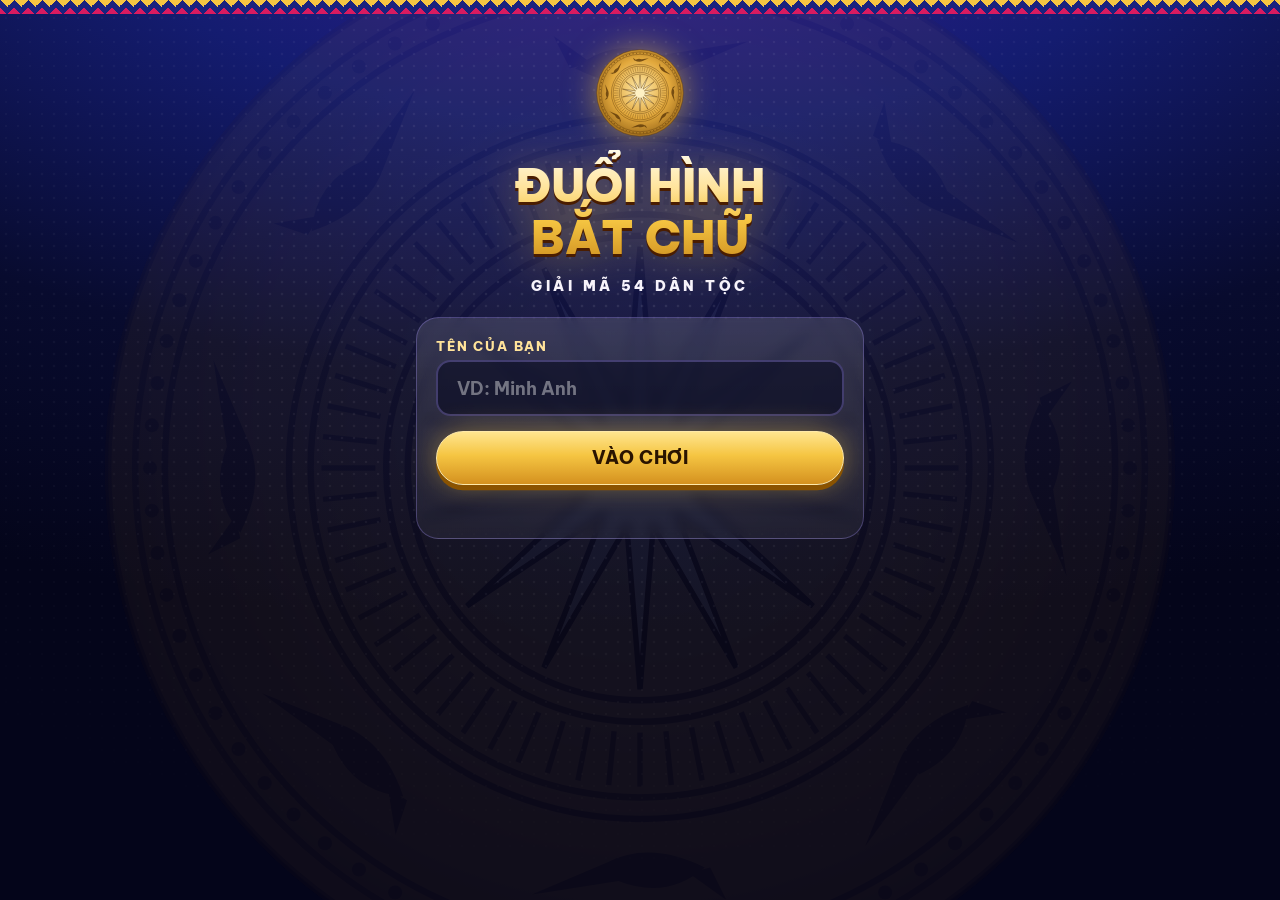
==== commit 99d64452: "test" ====
--- a/index.html
+++ b/index.html
@@ -3,113 +3,109 @@
 <head>
 <meta charset="utf-8">
 <meta name="viewport" content="width=device-width,initial-scale=1,viewport-fit=cover">
-<title>Trúc Xanh</title>
-<link rel="preconnect" href="https://fonts.googleapis.com">
-<link rel="preconnect" href="https://fonts.gstatic.com" crossorigin>
-<link href="https://fonts.googleapis.com/css2?family=Be+Vietnam+Pro:wght@400;500;600;700&family=Oswald:wght@500;600;700&display=swap" rel="stylesheet">
+<meta name="theme-color" content="#0b0f3f">
+<title>Đuổi Hình Bắt Chữ – Giải Mã 54 Dân Tộc</title>
 <link rel="stylesheet" href="css/style.css">
 </head>
-<body>
-<div id="app">
+<body class="player">
+<div class="fx" aria-hidden="true">
+  <div class="bg-drum" id="bgDrum"></div>
+  <div class="beam b1"></div><div class="beam b2"></div>
+  <div class="led"></div>
+</div>
+<div class="brocade"></div>
+<div class="conn-bar" id="connBar">Mất kết nối – đang kết nối lại…</div>
 
-<section id="s-start">
-  <img class="cover" src="images/cover.jpg" alt="Trò chơi Trúc Xanh: trả lời trắc nghiệm, lật cặp mảnh ghép">
-  <div class="intro">
-    <div class="box">
-      <h2>Cách chơi</h2>
-      <ol class="rules">
-        <li><b class="n">1</b><span>Mỗi ván có <b>16 thẻ</b>, gồm 8 dân tộc, mỗi dân tộc 2 thẻ giống nhau. Tối đa <b>3 phút</b>.</span></li>
-        <li><b class="n">2</b><span>Trả lời trắc nghiệm về <b>đại đoàn kết dân tộc</b> (chương 5, Tư tưởng Hồ Chí Minh). Mỗi câu có <b>15 giây</b>. Đúng được <b>+3 ★</b>, sai hoặc hết giờ thì không có sao.</span></li>
-        <li><b class="n">3</b><span>Lật một thẻ tốn <b>1 ★</b> và <b>tạm dừng câu hỏi</b> cho đến khi bạn hết sao. Tìm đủ 8 cặp giống nhau để hoàn thành ván chơi.</span></li>
-        <li><b class="n">4</b><span>Đúng <b>3 câu liên tiếp</b> được thưởng thêm <b>+2 ★</b>. Mỗi cặp ghép đúng mở một <b>thẻ kiến thức</b> về dân tộc đó.</span></li>
-        <li><b class="n">5</b><span>Thỉnh thoảng có <b>sự kiện bất ngờ</b> mang màu sắc Việt Nam (mưa xuân, hội làng, sương mù, gió Lào, rét Nàng Bân...) làm ván chơi dễ hoặc khó hơn trong ít giây. Luôn có thông báo trước.</span></li>
-      </ol>
+<main class="p-main">
+  <section class="p-scr on" id="p-join" data-screen-label="Người chơi – Tham gia">
+    <div class="p-logo">
+      <div class="p-drum" id="pDrum"></div>
+      <h1 class="gold-text">ĐUỔI HÌNH<br>BẮT CHỮ</h1>
+      <div class="p-sub">GIẢI MÃ 54 DÂN TỘC</div>
     </div>
-    <div class="box ways">
-      <h2>Chọn cách chơi</h2>
-      <div class="way"><b>Cách 1.</b> Trả lời xong, dùng sao lật thẻ ngay.</div>
-      <div class="way"><b>Cách 2.</b> Gom sao qua nhiều câu, rồi mở thẻ một lượt.</div>
-      <small>Đây chỉ là gợi ý. Bạn chơi theo cách nào cũng được.</small>
-      <label class="field" id="f-name">Họ tên (kèm MSSV nếu có)
-        <input id="in-name" type="text" maxlength="40" autocomplete="name" placeholder="Ví dụ: Nguyễn Văn An - SE1234">
-      </label>
-      <p class="err-msg" id="name-err" hidden>Hãy nhập tên để hiện trên bảng xếp hạng.</p>
-      <label class="field" id="f-room">Mã phòng (MC cung cấp)
-        <input id="in-room" type="text" maxlength="5" autocomplete="off" autocapitalize="characters" spellcheck="false" placeholder="Ví dụ: KHTQB">
-      </label>
-      <p class="err-msg" id="room-err" hidden></p>
-      <button class="btn-main" id="btn-start" type="button">Vào phòng</button>
+    <form class="card" id="joinForm" autocomplete="off" novalidate>
+      <label>Tên của bạn<input id="nameInput" maxlength="20" placeholder="VD: Minh Anh" enterkeyhint="go"></label>
+      <button class="btn primary block" id="joinBtn" type="submit">VÀO CHƠI</button>
+      <div class="err" id="joinErr"></div>
+    </form>
+  </section>
+
+  <section class="p-scr" id="p-wait" data-screen-label="Người chơi – Chờ">
+    <div class="card center-col">
+      <div>Xin chào</div>
+      <div class="big-hello" id="hello"></div>
+      <div><b>Bạn đã tham gia.</b> Chờ MC bắt đầu<span class="dots"></span></div>
+      <div><b id="waitCount">0</b> người chơi đang chờ</div>
     </div>
-  </div>
-</section>
+    <div class="card">
+      <ul class="rules">
+        <li>10 câu đố hình, mỗi câu 35 giây trả lời.</li>
+        <li>Đúng: 1.000 điểm + thưởng tốc độ tối đa 500 điểm.</li>
+        <li>Tối đa 3 lần đoán mỗi câu, mỗi lần sai giảm 150 điểm thưởng.</li>
+        <li>Gõ có dấu hoặc không dấu đều được.</li>
+      </ul>
+    </div>
+  </section>
 
-<section id="s-game" data-tab="q" hidden>
-  <div class="hud">
-    <div class="brand">Trúc Xanh<small id="hud-sub">Đại đoàn kết dân tộc</small></div>
-    <div class="hud-r">
-    <button class="snd" id="btn-snd" type="button" aria-pressed="true" aria-label="Bật/tắt âm thanh"><svg viewBox="0 0 24 24"><path d="M4 9v6h4l5 4V5L8 9z"/><path class="wave" d="M16 9a4 4 0 0 1 0 6M18.5 6.5a8 8 0 0 1 0 11"/><path class="mute" d="M17 9l5 6M22 9l-5 6"/></svg></button>
-    <div class="pills">
-      <div class="pill" id="p-time"><span>Thời gian</span><b id="v-time">03:00</b></div>
-      <div class="pill stars" id="p-stars"><span>Sao</span><b id="v-stars">0 ★</b></div>
-      <div class="pill" id="p-pairs"><span>Cặp đã ghép</span><b id="v-pairs">0/8</b></div>
+  <section class="p-scr center-col" id="p-count" data-screen-label="Người chơi – Đếm ngược">
+    <div class="cd-label" style="font-size:1.2rem;margin-top:20vh">CHUẨN BỊ</div>
+    <div class="cd-num" id="pCd" style="font-size:9rem">3</div>
+  </section>
+
+  <section class="p-scr" id="p-play" data-screen-label="Người chơi – Câu đố">
+    <div class="pp-head">
+      <span class="pp-label" id="ppLabel">CÂU 1/5</span>
+      <div class="mini-ring" id="ppRing">
+        <svg viewBox="0 0 120 120"><circle class="ring-bg" cx="60" cy="60" r="54"></circle><circle class="ring-fg" id="ppRingFg" cx="60" cy="60" r="54"></circle></svg>
+        <b id="ppTime">35</b>
+      </div>
+      <span class="pp-score"><b id="ppScore">0</b> điểm</span>
     </div>
+    <div class="frame sm"><img id="ppImg" alt=""></div>
+    <div class="pattern sm" id="ppPattern"></div>
+    <form class="ans" id="ansForm" autocomplete="off">
+      <input id="ansInput" maxlength="60" placeholder="Nhập đáp án…" autocomplete="off" autocorrect="off" autocapitalize="characters" spellcheck="false" enterkeyhint="send">
+      <button class="btn primary" id="ansBtn" type="submit">GỬI</button>
+    </form>
+    <div class="tries" id="tries"></div>
+    <div class="fb" id="fb"></div>
+    <div class="reveal-card" id="pReveal"><small>ĐÁP ÁN</small><b id="pAnswer"></b><div id="pRound"></div></div>
+  </section>
+
+  <section class="p-scr" id="p-final" data-screen-label="Người chơi – Kết quả">
+    <div class="card center-col">
+      <div style="font-weight:800;letter-spacing:.2em;color:var(--gold2)">TỔNG ĐIỂM CỦA BẠN</div>
+      <div class="score-big" id="fScore">0</div>
+      <div id="fDetail"></div>
     </div>
-  </div>
-  <div id="evt" class="evt" hidden aria-live="polite"></div>
-  <div class="tabs" role="tablist">
-    <button class="tab" role="tab" id="tab-q" aria-selected="true" type="button">Trả lời <span id="tab-sec"></span></button>
-    <button class="tab" role="tab" id="tab-c" aria-selected="false" type="button">Lật thẻ</button>
-  </div>
-  <div class="play">
-    <div class="board-wrap"><div class="board" id="board"></div></div>
-    <div class="panel" aria-live="polite">
-      <div class="pause" id="q-pause" hidden><b>Đang lật thẻ</b><p>Câu hỏi tạm dừng và không bị tính giờ. Khi hết sao, câu hỏi sẽ tiếp tục. Muốn kiếm thêm sao thì bấm nút dưới.</p><button class="btn-main" id="btn-resume" type="button">Trả lời tiếp</button></div>
-      <div class="qmeta"><b id="q-n">Câu 1</b><span class="sec" id="q-sec">15</span></div>
-      <div class="bar" id="q-bar"><i id="q-fill"></i></div>
-      <p class="qtext" id="q-text"></p>
-      <div class="opts" id="q-opts"></div>
-      <p class="fb" id="q-fb"></p>
-      <div class="streak" id="q-streak" aria-live="off"></div>
-      <p class="legend">Đúng +3 ★. Đúng 3 câu liên tiếp thưởng thêm +2 ★. Mỗi lần lật thẻ −1 ★ và tạm dừng câu hỏi cho đến khi hết sao. Phím tắt: A, B, C, D hoặc 1, 2, 3, 4.</p>
+    <div class="rank-box" id="rankBox">
+      <div id="rankLabel">Chờ MC công bố thứ hạng<span class="dots"></span></div>
+      <div class="rk-n" id="rankN" hidden></div>
     </div>
-  </div>
-</section>
+  </section>
 
-<section id="s-board" class="end" hidden>
-  <div class="top-link"><button type="button" id="btn-back">&larr; Quay lại</button></div>
-  <h1>Bảng xếp hạng</h1>
-  <p class="sub" id="b-sub"></p>
-  <div class="lb" id="lb-board"></div>
-</section>
+  <section class="p-scr" id="p-finale" data-screen-label="Người chơi – Thông điệp">
+    <div class="card center-col" style="gap:1.2rem;padding:1.8rem 1.2rem">
+      <div class="p-drum" id="pDrum2"></div>
+      <div class="p-finale-l1 gold-text" id="pfL1"></div>
+      <div class="p-finale-l2" id="pfL2"></div>
+      <div class="p-finale-t" id="pfT"></div>
+    </div>
+    <div class="rank-box" id="rankBox2"><div id="rankLabel2"></div></div>
+  </section>
 
-<section id="s-end" class="end" hidden>
-  <div class="ticket" id="e-ticket"><div class="ticket-h">Phiếu kết quả · Trúc Xanh</div><div class="ticket-b" id="e-ticket-b"></div><div class="ticket-note">Chụp màn hình phiếu này gửi vào nhóm lớp nếu giảng viên cần chấm điểm.</div></div>
-  <h1 id="e-title"></h1>
-  <p class="sub" id="e-sub"></p>
-  <div class="stats" id="e-stats"></div>
-  <h2>Bảng xếp hạng</h2>
-  <div class="lb" id="lb-end"></div>
-  <h2>Thẻ kiến thức: các dân tộc trong ván này</h2>
-  <div class="kn-list" id="e-thumbs"></div>
-  <h2 id="e-rv-h">Câu cần ôn lại</h2>
-  <div class="review" id="e-review"></div>
-  <button class="btn-main" id="btn-again" type="button">Chơi lại</button>
-</section>
+  <section class="p-scr" id="p-late" data-screen-label="Người chơi – Vào muộn">
+    <div class="card center-col">
+      <div class="big-hello">Trò chơi đã bắt đầu</div>
+      <div>Trò chơi không nhận người vào muộn. Bạn hãy theo dõi trên màn hình chiếu nhé!</div>
+    </div>
+  </section>
+</main>
+<canvas class="confetti" id="confetti"></canvas>
 
-<footer class="credit">Ảnh từ Dự án 54 Việt Tộc. Artist: Nemoo. <a href="https://www.behance.net/gallery/198610855/54-VIT-TC" target="_blank" rel="noopener noreferrer">Xem dự án gốc trên Behance</a></footer>
-</div>
-<div id="toast" role="status"></div>
-<canvas id="confetti" aria-hidden="true"></canvas>
-<aside class="kn" id="kn" hidden aria-live="polite"><img id="kn-img" alt=""><div><small>Thẻ kiến thức</small><h3 id="kn-name"></h3><p id="kn-txt"></p></div><button class="x" id="kn-x" type="button" aria-label="Đóng">&times;</button></aside>
-
-
-<!-- Địa chỉ máy chủ bảng xếp hạng -->
-<script src="js/config.js"></script>
-<!-- Dữ liệu: ảnh, tên dân tộc, thẻ kiến thức -->
-<script src="js/data.js"></script>
-<!-- Bộ câu hỏi trắc nghiệm -->
-<script src="js/questions.js"></script>
-<!-- Logic trò chơi -->
-<script src="js/game.js"></script>
+<script src="js/game-core.js"></script>
+<script src="js/sfx.js"></script>
+<script src="js/fx.js"></script>
+<script src="js/player.js"></script>
 </body>
 </html>
--- a/css/style.css
+++ b/css/style.css
@@ -1,301 +1,333 @@
-:root{
-  --paper:#f1ecdb; --card:rgba(255,252,240,.9); --ink:#2a2417; --ink-soft:#5d5640;
-  --leaf:#4f7a45; --green:#1f6b32; --green-deep:#1a4a2a; --red:#8f0d0d; --red-hot:#c62828; --gold:#f0b01c; --gold-soft:#f8dc8a;
-  --line:rgba(31,74,42,.35);
-  --display:"Oswald","Arial Narrow",Impact,sans-serif; --body:"Be Vietnam Pro",system-ui,-apple-system,"Segoe UI",Roboto,sans-serif;
-  color-scheme:light;
-}
+/* font tự host – chạy offline không cần Internet */
+@font-face{font-family:'Be Vietnam Pro';font-style:normal;font-weight:400;font-display:swap;src:url(../fonts/be-vietnam-pro-vietnamese-400-normal.woff2) format('woff2');unicode-range:U+0102-0103,U+0110-0111,U+0128-0129,U+0168-0169,U+01A0-01A1,U+01AF-01B0,U+0300-0301,U+0303-0304,U+0308-0309,U+0323,U+0329,U+1EA0-1EF9,U+20AB}
+@font-face{font-family:'Be Vietnam Pro';font-style:normal;font-weight:600;font-display:swap;src:url(../fonts/be-vietnam-pro-vietnamese-600-normal.woff2) format('woff2');unicode-range:U+0102-0103,U+0110-0111,U+0128-0129,U+0168-0169,U+01A0-01A1,U+01AF-01B0,U+0300-0301,U+0303-0304,U+0308-0309,U+0323,U+0329,U+1EA0-1EF9,U+20AB}
+@font-face{font-family:'Be Vietnam Pro';font-style:normal;font-weight:700;font-display:swap;src:url(../fonts/be-vietnam-pro-vietnamese-700-normal.woff2) format('woff2');unicode-range:U+0102-0103,U+0110-0111,U+0128-0129,U+0168-0169,U+01A0-01A1,U+01AF-01B0,U+0300-0301,U+0303-0304,U+0308-0309,U+0323,U+0329,U+1EA0-1EF9,U+20AB}
+@font-face{font-family:'Be Vietnam Pro';font-style:normal;font-weight:800;font-display:swap;src:url(../fonts/be-vietnam-pro-vietnamese-800-normal.woff2) format('woff2');unicode-range:U+0102-0103,U+0110-0111,U+0128-0129,U+0168-0169,U+01A0-01A1,U+01AF-01B0,U+0300-0301,U+0303-0304,U+0308-0309,U+0323,U+0329,U+1EA0-1EF9,U+20AB}
+@font-face{font-family:'Be Vietnam Pro';font-style:normal;font-weight:900;font-display:swap;src:url(../fonts/be-vietnam-pro-vietnamese-900-normal.woff2) format('woff2');unicode-range:U+0102-0103,U+0110-0111,U+0128-0129,U+0168-0169,U+01A0-01A1,U+01AF-01B0,U+0300-0301,U+0303-0304,U+0308-0309,U+0323,U+0329,U+1EA0-1EF9,U+20AB}
+@font-face{font-family:'Be Vietnam Pro';font-style:normal;font-weight:400;font-display:swap;src:url(../fonts/be-vietnam-pro-latin-400-normal.woff2) format('woff2');unicode-range:U+0000-00FF,U+0131,U+0152-0153,U+02BB-02BC,U+02C6,U+02DA,U+02DC,U+0304,U+0308,U+0329,U+2000-206F,U+20AC,U+2122,U+2191,U+2193,U+2212,U+2215,U+FEFF,U+FFFD}
+@font-face{font-family:'Be Vietnam Pro';font-style:normal;font-weight:600;font-display:swap;src:url(../fonts/be-vietnam-pro-latin-600-normal.woff2) format('woff2');unicode-range:U+0000-00FF,U+0131,U+0152-0153,U+02BB-02BC,U+02C6,U+02DA,U+02DC,U+0304,U+0308,U+0329,U+2000-206F,U+20AC,U+2122,U+2191,U+2193,U+2212,U+2215,U+FEFF,U+FFFD}
+@font-face{font-family:'Be Vietnam Pro';font-style:normal;font-weight:700;font-display:swap;src:url(../fonts/be-vietnam-pro-latin-700-normal.woff2) format('woff2');unicode-range:U+0000-00FF,U+0131,U+0152-0153,U+02BB-02BC,U+02C6,U+02DA,U+02DC,U+0304,U+0308,U+0329,U+2000-206F,U+20AC,U+2122,U+2191,U+2193,U+2212,U+2215,U+FEFF,U+FFFD}
+@font-face{font-family:'Be Vietnam Pro';font-style:normal;font-weight:800;font-display:swap;src:url(../fonts/be-vietnam-pro-latin-800-normal.woff2) format('woff2');unicode-range:U+0000-00FF,U+0131,U+0152-0153,U+02BB-02BC,U+02C6,U+02DA,U+02DC,U+0304,U+0308,U+0329,U+2000-206F,U+20AC,U+2122,U+2191,U+2193,U+2212,U+2215,U+FEFF,U+FFFD}
+@font-face{font-family:'Be Vietnam Pro';font-style:normal;font-weight:900;font-display:swap;src:url(../fonts/be-vietnam-pro-latin-900-normal.woff2) format('woff2');unicode-range:U+0000-00FF,U+0131,U+0152-0153,U+02BB-02BC,U+02C6,U+02DA,U+02DC,U+0304,U+0308,U+0329,U+2000-206F,U+20AC,U+2122,U+2191,U+2193,U+2212,U+2215,U+FEFF,U+FFFD}
+:root{--blue:#2f5bff;--blue2:#6aa2ff;--purple:#7b3ff2;--purple2:#b58cff;--gold:#f5c542;--gold2:#ffe39a;--gold3:#c8871a;--red:#ff4d6a;--green:#2bd884;--ink:#f7f4ff;--muted:#c3bdf0;--glass:rgba(22,18,78,.66);--line:rgba(170,150,255,.3)}
 *{box-sizing:border-box}
+html,body{margin:0}
+html.host{font-size:clamp(10px,min(1.04vw,1.75vh),30px)}
+body{font-family:'Be Vietnam Pro',system-ui,-apple-system,'Segoe UI',Roboto,sans-serif;color:var(--ink);background:radial-gradient(120% 90% at 50% -20%,#3b1f9c 0%,#141c70 38%,#080b2e 70%,#04051a 100%) fixed;-webkit-font-smoothing:antialiased;overflow-x:hidden}
+a{color:var(--gold2)}a:hover{color:#fff}
+button{font:inherit;cursor:pointer}
 [hidden]{display:none!important}
-img{max-width:100%}
-html,body{min-height:100%}
-body{margin:0;background:var(--paper) url("../images/bg.jpg") center top/cover no-repeat fixed;color:var(--ink);font:15px/1.5 var(--body);-webkit-text-size-adjust:100%}
-button{font:inherit;color:inherit;cursor:pointer}
-:focus-visible{outline:3px solid var(--gold);outline-offset:2px}
-#app{max-width:1240px;margin:0 auto;padding-inline:16px;padding-block:14px 22px}
-.credit{margin-top:22px;text-align:center;font-size:12.5px;color:var(--ink-soft)}
-.credit a{color:var(--green-deep);font-weight:600}
-
-/* ---------- start ---------- */
-.cover{display:block;width:100%;max-width:1120px;margin:0 auto;border-radius:16px;box-shadow:0 10px 30px rgba(60,45,10,.18)}
-.intro{max-width:1120px;margin:18px auto 0;display:grid;grid-template-columns:minmax(0,1.5fr) minmax(0,1fr);gap:18px;align-items:stretch}
-.box{background:var(--card);border:2px solid var(--green-deep);border-radius:14px;padding:18px 20px;box-shadow:5px 5px 0 rgba(31,74,42,.22)}
-.box h2{font:600 22px/1.2 var(--display);letter-spacing:.04em;text-transform:uppercase;color:var(--red);margin:0 0 10px}
-.rules{margin:0;padding:0;list-style:none;display:grid;gap:10px}
-.rules li{display:grid;grid-template-columns:auto 1fr;gap:12px;align-items:start}
-.rules b.n{display:grid;place-items:center;width:26px;height:26px;border-radius:50%;background:var(--green);color:#fff;font:600 14px var(--display)}
-.ways p{margin:0 0 8px}
-.ways .way{padding:9px 12px;border-left:5px solid var(--gold);background:rgba(240,176,28,.14);border-radius:0 8px 8px 0;margin-bottom:8px;font-size:14px}
-.ways small{display:block;color:var(--ink-soft);margin-top:8px}
-.btn-main{display:block;width:100%;margin-top:14px;padding:14px 18px;border:2px solid var(--red);border-radius:12px;background:var(--red);color:#fff8e2;font:600 24px/1 var(--display);letter-spacing:.06em;text-transform:uppercase;box-shadow:0 4px 0 #5e0808;transition:transform .12s,box-shadow .12s}
-.btn-main:hover{transform:translateY(-1px);box-shadow:0 5px 0 #5e0808}
-.btn-main:active{transform:translateY(3px);box-shadow:0 1px 0 #5e0808}
-.btn-sub{display:block;width:100%;margin-top:10px;padding:10px 14px;border:2px solid var(--green-deep);border-radius:12px;background:transparent;color:var(--green-deep);font:600 18px/1 var(--display);letter-spacing:.05em;text-transform:uppercase}
-.btn-sub:hover{background:rgba(31,74,42,.1)}
-.field{display:block;margin:12px 0 0;font-weight:600;font-size:13.5px;color:var(--green-deep)}
-.field input{display:block;width:100%;margin-top:5px;padding:11px 12px;border:2px solid var(--green-deep);border-radius:10px;background:#fffdf5;font:500 16px var(--body);color:var(--ink)}
-.field input:focus-visible{outline-offset:1px}
-.field.err input{border-color:var(--red-hot)}
-.err-msg{margin:6px 0 0;color:var(--red-hot);font-size:13px;font-weight:600}
-
-/* ---------- leaderboard ---------- */
-.lb{background:var(--card);border:2px solid var(--green-deep);border-radius:14px;padding:14px 16px 16px;box-shadow:5px 5px 0 rgba(31,74,42,.22)}
-.lb-tabs{display:grid;grid-template-columns:1fr 1fr;gap:8px;margin-bottom:12px}
-.lb-tab{padding:9px 6px;border:2px solid var(--green-deep);border-radius:10px;background:transparent;font:600 16px/1.1 var(--display);letter-spacing:.04em;text-transform:uppercase;color:var(--green-deep)}
-.lb-tab[aria-selected="true"]{background:var(--green-deep);color:#fff8e2}
-.lb-list{list-style:none;margin:0;padding:0;display:grid;gap:6px}
-.lb-row{display:grid;grid-template-columns:34px minmax(0,1fr) auto;gap:10px;align-items:center;padding:8px 10px;border-radius:10px;background:#fffdf5;border:2px solid transparent}
-.lb-row.me{border-color:var(--gold);background:#fff4d2}
-.lb-rank{display:grid;place-items:center;width:32px;height:32px;border-radius:50%;background:rgba(31,74,42,.14);font:700 16px var(--display);color:var(--green-deep)}
-.lb-row:nth-child(1) .lb-rank{background:var(--gold);color:#5b1a00}
-.lb-row:nth-child(2) .lb-rank{background:#c9cfc6;color:#2a3a2a}
-.lb-row:nth-child(3) .lb-rank{background:#d59a63;color:#4a2408}
-.lb-name{font-weight:600;overflow-wrap:anywhere;line-height:1.3}
-.lb-name small{display:block;font-weight:500;font-size:12px;color:var(--ink-soft)}
-.lb-val{text-align:right;font:700 22px/1.1 var(--display);color:var(--green-deep);font-variant-numeric:tabular-nums;white-space:nowrap}
-.lb-val small{display:block;font:500 11.5px var(--body);color:var(--ink-soft)}
-.lb-empty{padding:14px 6px;color:var(--ink-soft);text-align:center}
-.lb-status{margin:10px 0 0;font-size:12.5px;color:var(--ink-soft);display:flex;flex-wrap:wrap;gap:6px 12px;align-items:center}
-.lb-status button{padding:3px 10px;border:2px solid var(--red);border-radius:8px;background:transparent;color:var(--red);font-weight:600;font-size:12.5px}
-.top-link{margin:0 0 12px}
-.top-link button{border:0;background:none;padding:4px 0;color:var(--green-deep);font-weight:700;font-size:14px;text-decoration:underline}
-
-/* ---------- hud ---------- */
-.hud{display:flex;flex-wrap:wrap;align-items:center;justify-content:space-between;gap:10px 16px;margin-bottom:12px}
-.brand{font:700 26px/1 var(--display);letter-spacing:.06em;color:var(--red);text-transform:uppercase}
-.brand small{display:block;font:500 12px var(--body);letter-spacing:.02em;text-transform:none;color:var(--green-deep);margin-top:3px}
-.pills{display:flex;gap:8px;flex-wrap:wrap}
-.pill{min-width:92px;padding:6px 14px 5px;border:2px solid var(--green-deep);border-radius:12px;background:var(--card);text-align:center}
-.pill span{display:block;font:500 11px/1.2 var(--body);letter-spacing:.08em;text-transform:uppercase;color:var(--ink-soft)}
-.pill b{display:block;font:700 28px/1.1 var(--display);font-variant-numeric:tabular-nums;color:var(--green-deep)}
-.pill.stars{background:var(--gold);border-color:#a56d00}
-.pill.stars b,.pill.stars span{color:#5b1a00}
-.pill.low b{color:var(--red-hot)}
-.pill.bump{animation:bump .5s}
-@keyframes bump{40%{transform:scale(1.12)}}
-.pill.shake{animation:shake .4s}
-@keyframes shake{25%{transform:translateX(-6px)}75%{transform:translateX(6px)}}
-
-/* ---------- game layout ---------- */
-.play{display:grid;grid-template-columns:minmax(0,1fr) 380px;gap:18px;align-items:start}
-.tabs{display:none}
-.board{display:grid;grid-template-columns:repeat(4,1fr);gap:10px;width:min(100%,calc(100dvh - 210px));min-width:min(100%,520px);margin-inline:auto}
-.card{position:relative;aspect-ratio:1;padding:0;border:0;background:none;perspective:700px;border-radius:10px}
-.in{position:absolute;inset:0;transform-style:preserve-3d;transition:transform .5s cubic-bezier(.3,.7,.3,1)}
-.card.flip .in{transform:rotateY(180deg)}
-.face{position:absolute;inset:0;border-radius:10px;overflow:hidden;backface-visibility:hidden;-webkit-backface-visibility:hidden}
-.back{background:#1e5632 url("data:image/svg+xml,%3Csvg xmlns='http://www.w3.org/2000/svg' viewBox='0 0 100 100'%3E%3Crect width='100' height='100' fill='%231e5632'/%3E%3Crect x='6' y='6' width='88' height='88' rx='7' fill='none' stroke='%23e9d38a' stroke-width='2.4'/%3E%3Crect x='11' y='11' width='78' height='78' rx='4' fill='none' stroke='%23e9d38a' stroke-width='.8' stroke-dasharray='3 3'/%3E%3Cellipse cx='50' cy='81' rx='27' ry='3' fill='%23123320' opacity='.55'/%3E%3Crect x='29.8' y='34.0' width='6.4' height='9.7' rx='2.6' fill='%23a9d37a'/%3E%3Crect x='31.1' y='35.2' width='1.5' height='7.3' rx='.75' fill='%23d6edb0'/%3E%3Crect x='29.1' y='43.4' width='7.800000000000001' height='2' rx='1' fill='%236c9f47'/%3E%3Crect x='29.8' y='45.5' width='6.4' height='9.7' rx='2.6' fill='%23a9d37a'/%3E%3Crect x='31.1' y='46.7' width='1.5' height='7.3' rx='.75' fill='%23d6edb0'/%3E%3Crect x='29.1' y='54.9' width='7.800000000000001' height='2' rx='1' fill='%236c9f47'/%3E%3Crect x='29.8' y='57.0' width='6.4' height='9.7' rx='2.6' fill='%23a9d37a'/%3E%3Crect x='31.1' y='58.2' width='1.5' height='7.3' rx='.75' fill='%23d6edb0'/%3E%3Crect x='29.1' y='66.4' width='7.800000000000001' height='2' rx='1' fill='%236c9f47'/%3E%3Crect x='29.8' y='68.5' width='6.4' height='9.7' rx='2.6' fill='%23a9d37a'/%3E%3Crect x='31.1' y='69.7' width='1.5' height='7.3' rx='.75' fill='%23d6edb0'/%3E%3Crect x='63.8' y='30.0' width='6.4' height='10.7' rx='2.6' fill='%23a9d37a'/%3E%3Crect x='65.1' y='31.2' width='1.5' height='8.3' rx='.75' fill='%23d6edb0'/%3E%3Crect x='63.1' y='40.4' width='7.800000000000001' height='2' rx='1' fill='%236c9f47'/%3E%3Crect x='63.8' y='42.5' width='6.4' height='10.7' rx='2.6' fill='%23a9d37a'/%3E%3Crect x='65.1' y='43.7' width='1.5' height='8.3' rx='.75' fill='%23d6edb0'/%3E%3Crect x='63.1' y='52.9' width='7.800000000000001' height='2' rx='1' fill='%236c9f47'/%3E%3Crect x='63.8' y='55.0' width='6.4' height='10.7' rx='2.6' fill='%23a9d37a'/%3E%3Crect x='65.1' y='56.2' width='1.5' height='8.3' rx='.75' fill='%23d6edb0'/%3E%3Crect x='63.1' y='65.4' width='7.800000000000001' height='2' rx='1' fill='%236c9f47'/%3E%3Crect x='63.8' y='67.5' width='6.4' height='10.7' rx='2.6' fill='%23a9d37a'/%3E%3Crect x='65.1' y='68.7' width='1.5' height='8.3' rx='.75' fill='%23d6edb0'/%3E%3Crect x='46.8' y='16.0' width='6.4' height='11.0' rx='2.6' fill='%23a9d37a'/%3E%3Crect x='48.1' y='17.2' width='1.5' height='8.6' rx='.75' fill='%23d6edb0'/%3E%3Crect x='46.1' y='26.7' width='7.800000000000001' height='2' rx='1' fill='%236c9f47'/%3E%3Crect x='46.8' y='28.8' width='6.4' height='11.0' rx='2.6' fill='%23a9d37a'/%3E%3Crect x='48.1' y='30.0' width='1.5' height='8.6' rx='.75' fill='%23d6edb0'/%3E%3Crect x='46.1' y='39.5' width='7.800000000000001' height='2' rx='1' fill='%236c9f47'/%3E%3Crect x='46.8' y='41.6' width='6.4' height='11.0' rx='2.6' fill='%23a9d37a'/%3E%3Crect x='48.1' y='42.8' width='1.5' height='8.6' rx='.75' fill='%23d6edb0'/%3E%3Crect x='46.1' y='52.3' width='7.800000000000001' height='2' rx='1' fill='%236c9f47'/%3E%3Crect x='46.8' y='54.4' width='6.4' height='11.0' rx='2.6' fill='%23a9d37a'/%3E%3Crect x='48.1' y='55.6' width='1.5' height='8.6' rx='.75' fill='%23d6edb0'/%3E%3Crect x='46.1' y='65.1' width='7.800000000000001' height='2' rx='1' fill='%236c9f47'/%3E%3Crect x='46.8' y='67.2' width='6.4' height='11.0' rx='2.6' fill='%23a9d37a'/%3E%3Crect x='48.1' y='68.4' width='1.5' height='8.6' rx='.75' fill='%23d6edb0'/%3E%3Cg transform='translate(50 29) rotate(-35) scale(0.95)'%3E%3Cpath d='M0 0C6-3.6 15-4.2 24-1C15 2.6 7 3.2 0 0Z' fill='%23c2e496'/%3E%3C/g%3E%3Cg transform='translate(50 29) rotate(-145) scale(0.95)'%3E%3Cpath d='M0 0C6-3.6 15-4.2 24-1C15 2.6 7 3.2 0 0Z' fill='%239fcd72'/%3E%3C/g%3E%3Cg transform='translate(50 42) rotate(-22) scale(0.85)'%3E%3Cpath d='M0 0C6-3.6 15-4.2 24-1C15 2.6 7 3.2 0 0Z' fill='%239fcd72'/%3E%3C/g%3E%3Cg transform='translate(50 42) rotate(-158) scale(0.85)'%3E%3Cpath d='M0 0C6-3.6 15-4.2 24-1C15 2.6 7 3.2 0 0Z' fill='%23c2e496'/%3E%3C/g%3E%3Cg transform='translate(50 55) rotate(-18) scale(0.75)'%3E%3Cpath d='M0 0C6-3.6 15-4.2 24-1C15 2.6 7 3.2 0 0Z' fill='%23c2e496'/%3E%3C/g%3E%3Cg transform='translate(50 55) rotate(-162) scale(0.75)'%3E%3Cpath d='M0 0C6-3.6 15-4.2 24-1C15 2.6 7 3.2 0 0Z' fill='%239fcd72'/%3E%3C/g%3E%3Cg transform='translate(33 46) rotate(-150) scale(0.85)'%3E%3Cpath d='M0 0C6-3.6 15-4.2 24-1C15 2.6 7 3.2 0 0Z' fill='%23c2e496'/%3E%3C/g%3E%3Cg transform='translate(33 58) rotate(-170) scale(0.7)'%3E%3Cpath d='M0 0C6-3.6 15-4.2 24-1C15 2.6 7 3.2 0 0Z' fill='%239fcd72'/%3E%3C/g%3E%3Cg transform='translate(67 42) rotate(-30) scale(0.85)'%3E%3Cpath d='M0 0C6-3.6 15-4.2 24-1C15 2.6 7 3.2 0 0Z' fill='%23c2e496'/%3E%3C/g%3E%3Cg transform='translate(67 55) rotate(-12) scale(0.7)'%3E%3Cpath d='M0 0C6-3.6 15-4.2 24-1C15 2.6 7 3.2 0 0Z' fill='%239fcd72'/%3E%3C/g%3E%3C/svg%3E") center/cover;box-shadow:0 3px 0 rgba(8,36,18,.45)}
-.card:not(.flip):not(.done):hover .back{filter:brightness(1.12)}
-.front{transform:rotateY(180deg);background:#fff;box-shadow:0 3px 0 rgba(31,74,42,.35)}
-.front img{display:block;width:100%;height:100%;object-fit:cover}
-.card.done .front{box-shadow:0 0 0 3px var(--gold),0 0 18px rgba(240,176,28,.85)}
-.card.done{animation:pop .5s}
-@keyframes pop{40%{transform:scale(1.06)}}
-
-.pause{position:absolute;inset:0;z-index:5;display:grid;align-content:center;justify-items:center;gap:8px;padding:22px;text-align:center;background:#fffdf5;border-radius:12px}
-.pause b{font:700 30px/1.1 var(--display);letter-spacing:.05em;text-transform:uppercase;color:var(--red)}
-.pause p{margin:0;max-width:300px;color:var(--ink-soft)}
-.pause .btn-main{max-width:280px}
-.panel{position:relative;background:var(--card);border:2px solid var(--green-deep);border-radius:14px;padding:16px 18px 18px;box-shadow:5px 5px 0 rgba(31,74,42,.22)}
-.qmeta{display:flex;justify-content:space-between;align-items:baseline;gap:10px;font:500 12px var(--body);letter-spacing:.08em;text-transform:uppercase;color:var(--ink-soft)}
-.qmeta b{font:600 16px var(--display);letter-spacing:.05em;color:var(--red)}
-.qmeta .sec{font:700 24px var(--display);color:var(--green-deep);font-variant-numeric:tabular-nums}
-.bar{height:9px;border-radius:9px;background:rgba(31,74,42,.16);overflow:hidden;margin:8px 0 14px}
-.bar i{display:block;height:100%;width:100%;background:var(--green);border-radius:9px}
-.bar.mid i{background:var(--gold)}
-.bar.low i{background:var(--red-hot)}
-.qtext{margin:0 0 12px;font:600 17px/1.5 var(--body)}
-.opts{display:grid;gap:8px}
-.opt{display:grid;grid-template-columns:auto 1fr;gap:10px;align-items:start;text-align:left;width:100%;padding:10px 12px;border:2px solid var(--line);border-radius:10px;background:#fffdf5;transition:background .12s,border-color .12s,transform .12s}
-.opt:hover:not(:disabled){border-color:var(--green);background:#f3f8ec;transform:translateX(2px)}
-.opt .l{display:grid;place-items:center;width:26px;height:26px;border-radius:50%;background:var(--gold);color:#5b1a00;font:700 14px var(--display)}
-.opt .t{font-size:14.5px;line-height:1.45}
-.opt:disabled{cursor:default}
-.opt.ok{background:var(--green);border-color:var(--green-deep);color:#fff}
-.opt.ok .l{background:#fff;color:var(--green-deep)}
-.opt.bad{background:var(--red-hot);border-color:var(--red);color:#fff}
-.opt.bad .l{background:#fff;color:var(--red)}
-.opt.dim{opacity:.55}
-.fb{min-height:24px;margin:10px 0 0;font-weight:600;font-size:14px}
-.fb.ok{color:var(--green)}
-.fb.bad{color:var(--red-hot)}
-.legend{margin:10px 0 0;font-size:12.5px;color:var(--ink-soft)}
-
-#toast{position:fixed;left:50%;top:calc(12px + env(safe-area-inset-top,0px));transform:translate(-50%,-20px);opacity:0;pointer-events:none;background:var(--green-deep);color:#fff8e2;padding:10px 18px;border-radius:999px;font-weight:600;font-size:14px;transition:opacity .2s,transform .2s;z-index:20;max-width:calc(100vw - 32px);text-align:center}
-#toast.on{opacity:1;transform:translate(-50%,0)}
-#toast.warn{background:var(--red)}
-
-/* ---------- end ---------- */
-.end{max-width:960px;margin:0 auto}
-.end h1{font:700 clamp(34px,7vw,58px)/1.05 var(--display);text-transform:uppercase;letter-spacing:.04em;color:var(--red);margin:6px 0 4px}
-.end .sub{margin:0 0 16px;color:var(--green-deep);font-weight:600}
-.stats{display:grid;grid-template-columns:repeat(auto-fit,minmax(150px,1fr));gap:10px;margin-bottom:16px}
-.stat{padding:10px 14px;background:var(--card);border:2px solid var(--green-deep);border-radius:12px}
-.stat span{display:block;font-size:11.5px;letter-spacing:.07em;text-transform:uppercase;color:var(--ink-soft)}
-.stat b{font:700 30px/1.15 var(--display);color:var(--green-deep);font-variant-numeric:tabular-nums}
-.end h2{font:600 20px var(--display);letter-spacing:.05em;text-transform:uppercase;color:var(--red);margin:22px 0 10px}
-.thumbs{display:grid;grid-template-columns:repeat(auto-fill,minmax(92px,1fr));gap:10px}
-.th{text-align:center;font-size:12.5px;font-weight:600}
-.th img{display:block;width:100%;aspect-ratio:1;object-fit:cover;border-radius:9px;box-shadow:0 0 0 3px var(--gold)}
-.th.miss img{filter:grayscale(1) brightness(1.05);opacity:.45;box-shadow:none}
-.th.miss{color:var(--ink-soft)}
-.review{display:grid;gap:10px}
-.rv{padding:12px 14px;background:var(--card);border:2px solid var(--line);border-radius:12px}
-.rv p{margin:0 0 6px;font-weight:600}
-.rv .a{color:var(--green);font-size:14px}
-.rv .b{color:var(--red-hot);font-size:14px}
-.end .btn-main{max-width:340px;margin-inline:auto;margin-top:22px}
-
-
-/* ---------- extras ---------- */
-#confetti{position:fixed;inset:0;width:100%;height:100%;pointer-events:none;z-index:40}
-.snd{width:44px;height:44px;border:2px solid var(--green-deep);border-radius:12px;background:var(--card);display:grid;place-items:center;padding:0}
-.snd svg{width:24px;height:24px;fill:none;stroke:var(--green-deep);stroke-width:2;stroke-linecap:round;stroke-linejoin:round}
-.snd[aria-pressed="false"] .wave{display:none}
-.snd[aria-pressed="true"] .mute{display:none}
-.hud-r{display:flex;gap:8px;align-items:center;flex-wrap:wrap}
-.streak{display:flex;align-items:center;gap:6px;margin:0 0 10px;font-size:12.5px;color:var(--ink-soft)}
-.streak .pip{width:22px;height:8px;border-radius:8px;background:rgba(31,74,42,.2);transition:background .2s}
-.streak .pip.on{background:var(--gold)}
-.streak.cele .pip{animation:bump .5s;background:var(--gold)}
-.streak b{color:var(--green-deep)}
-.kn{position:fixed;left:16px;pointer-events:none;bottom:calc(16px + env(safe-area-inset-bottom,0px));z-index:30;width:min(360px,calc(100vw - 24px));display:grid;grid-template-columns:78px minmax(0,1fr);gap:12px;align-items:start;padding:12px 34px 12px 12px;background:#fffdf5;border:2px solid var(--green-deep);border-radius:14px;box-shadow:5px 5px 0 rgba(31,74,42,.28);animation:knin .35s cubic-bezier(.3,.9,.4,1.2)}
-@keyframes knin{from{transform:translateY(24px);opacity:0}}
-.kn img{width:78px;height:78px;object-fit:cover;border-radius:10px;box-shadow:0 0 0 3px var(--gold)}
-.kn small{display:block;font:500 11px var(--body);letter-spacing:.08em;text-transform:uppercase;color:var(--red)}
-.kn h3{margin:1px 0 3px;font:600 20px/1.15 var(--display);letter-spacing:.03em;color:var(--green-deep)}
-.kn p{margin:0;font-size:13px;line-height:1.45}
-.kn .x{pointer-events:auto;position:absolute;top:4px;right:4px;width:30px;height:30px;border:0;background:none;font-size:22px;line-height:1;color:var(--ink-soft)}
-.kn-list{display:grid;gap:10px}
-.kl{display:grid;grid-template-columns:72px minmax(0,1fr);gap:12px;align-items:start;padding:10px 12px;background:var(--card);border:2px solid var(--line);border-radius:12px}
-.kl img{width:72px;height:72px;object-fit:cover;border-radius:9px;box-shadow:0 0 0 3px var(--gold)}
-.kl b{display:block;font:600 18px var(--display);letter-spacing:.03em;color:var(--green-deep)}
-.kl p{margin:2px 0 0;font-size:13.5px;line-height:1.45}
-.kl.miss img{filter:grayscale(1);opacity:.5;box-shadow:none}
-.kl.miss b{color:var(--ink-soft)}
-.kl.miss p{color:var(--ink-soft)}
-@media (max-width:980px){.kn{right:12px;left:12px;width:auto;bottom:calc(12px + env(safe-area-inset-bottom,0px))}}
-
-/* ---------- phòng & phiếu kết quả ---------- */
-.ticket{max-width:460px;margin:0 auto 18px;background:#fffdf5;border:2px dashed var(--green-deep);border-radius:14px;padding:16px 18px;box-shadow:5px 5px 0 rgba(31,74,42,.18)}
-.ticket-h{font:600 14px var(--display);letter-spacing:.1em;text-transform:uppercase;color:var(--red);text-align:center;margin-bottom:10px;padding-bottom:8px;border-bottom:2px dashed var(--line)}
-.ticket-b{display:grid;gap:5px;font-size:14px}
-.ticket-b div{display:flex;justify-content:space-between;gap:10px}
-.ticket-b b{color:var(--green-deep);text-align:right}
-.ticket-note{margin:10px 0 0;padding-top:8px;border-top:2px dashed var(--line);font-size:11.5px;color:var(--ink-soft);text-align:center}
-/* ---------- sự kiện ngẫu nhiên ---------- */
-.evt{display:flex;align-items:center;gap:9px;margin:0 0 12px;padding:10px 14px;border-radius:12px;font-weight:600;font-size:13.5px;box-shadow:5px 5px 0 rgba(31,74,42,.14)}
-.evt.luck{background:#eef7e4;border:2px solid var(--green);color:var(--green-deep)}
-.evt.chill{background:#fdeee0;border:2px solid #c67a2a;color:#7a4413}
-.evt .ic{font-size:19px;line-height:1;flex:none}
-.board.fog{position:relative}
-.board.fog .front img{filter:blur(5px) saturate(.85);transition:filter .35s}
-.card.peek .in{transform:rotateY(180deg)}
-@keyframes windshake{0%,100%{transform:none}30%{transform:translateX(-4px) rotate(-2deg)}60%{transform:translateX(4px) rotate(2deg)}}
-.board.wind .card{animation:windshake .55s}
-@media (max-width:980px){
-  .intro{grid-template-columns:1fr}
-  .play{grid-template-columns:1fr}
-  .tabs{display:grid;grid-template-columns:1fr 1fr;gap:8px;margin-bottom:12px}
-  .tab{padding:10px 8px;border:2px solid var(--green-deep);border-radius:12px;background:var(--card);font:600 17px var(--display);letter-spacing:.05em;text-transform:uppercase;color:var(--green-deep)}
-  .tab[aria-selected="true"]{background:var(--green-deep);color:#fff8e2}
-  .tab.alert{animation:pulse 1.2s infinite}
-  @keyframes pulse{50%{box-shadow:0 0 0 4px rgba(240,176,28,.9)}}
-  #s-game[data-tab="q"] .board-wrap{display:none}
-  #s-game[data-tab="cards"] .panel{display:none}
-  .board{grid-template-columns:repeat(4,1fr);width:100%;min-width:0;gap:6px}
-  .pill{min-width:0;padding:5px 10px 4px}
-  .pill b{font-size:23px}
-  .brand{font-size:22px}
-}
-@media (max-width:420px){.pills{width:100%}.pill{flex:1}}
-@media (prefers-reduced-motion:reduce){*{animation:none!important;transition:none!important}}
-
-/* ---------- trang MC (mc.html) ---------- */
-#m-setup .box{margin-top:16px}
-.mc-warn{padding:10px 14px;border-left:5px solid var(--red-hot);background:rgba(198,40,40,.1);border-radius:0 8px 8px 0;font-size:14px}
-.mc-old .row{display:flex;align-items:center;gap:10px;padding:8px 0;border-top:1px solid var(--line)}
-.mc-old .row:first-child{border-top:0}
-.mc-old .row b{font:700 22px var(--display);letter-spacing:.12em;color:var(--green-deep)}
-.mc-old .row span{flex:1;min-width:0;font-size:13.5px;color:var(--ink-soft);overflow-wrap:anywhere}
-.mc-old .row button{padding:6px 14px;border:2px solid var(--green-deep);border-radius:9px;background:transparent;color:var(--green-deep);font-weight:700}
-.mc-head{display:grid;grid-template-columns:minmax(0,1fr) minmax(0,1.4fr);gap:18px;align-items:start}
-.mc-code{text-align:center}
-.mc-code span{display:block;font-size:12px;letter-spacing:.1em;text-transform:uppercase;color:var(--ink-soft)}
-.mc-code b{display:block;font:700 clamp(54px,9vw,96px)/1 var(--display);letter-spacing:.14em;color:var(--red);margin:4px 0 2px}
-.mc-code small{display:block;font-weight:600;color:var(--green-deep);overflow-wrap:anywhere}
-.mc-qr{display:flex;justify-content:center;margin-top:12px}
-.mc-qr img,.mc-qr canvas{background:#fff;padding:8px;border-radius:8px;max-width:100%}
-.mc-link{display:block;margin-top:8px;font-size:12.5px;color:var(--green-deep);overflow-wrap:anywhere}
-.mc-stats{margin-bottom:12px}
-.mc-win{display:flex;align-items:center;gap:14px;padding:14px 16px;border:2px solid #b07d08;border-radius:14px;background:linear-gradient(135deg,#fff4d2,#f8dc8a);box-shadow:5px 5px 0 rgba(120,80,0,.2);margin-bottom:12px}
-.mc-win .cup{font-size:40px;line-height:1}
-.mc-win div{flex:1;min-width:0}
-.mc-win small{display:block;font-size:11.5px;letter-spacing:.08em;text-transform:uppercase;color:#6b4a00}
-.mc-win strong{display:block;font:700 clamp(22px,3.4vw,32px)/1.1 var(--display);color:var(--red);overflow-wrap:anywhere}
-.mc-win em{font:700 clamp(26px,4vw,40px)/1 var(--display);font-style:normal;color:var(--green-deep);font-variant-numeric:tabular-nums}
-.mc-ctl{display:flex;align-items:center;gap:12px}
-.mc-ctl .btn-sub{width:auto;margin:0;padding:9px 16px;font-size:16px}
-.mc-state{flex:1;font-weight:700;color:var(--green)}
-.mc-state.closed{color:var(--red-hot)}
-.mc-note{margin:8px 0 0;font-size:12.5px;color:var(--ink-soft)}
-.mc-h{font:600 20px var(--display);letter-spacing:.05em;text-transform:uppercase;color:var(--red);margin:22px 0 10px}
-.mc-chips{display:flex;flex-wrap:wrap;gap:8px}
-.mc-chips span{padding:5px 12px;border-radius:999px;background:var(--card);border:2px solid var(--line);font-weight:600;font-size:14px}
-.mc-chips .none{border:0;background:none;color:var(--ink-soft);font-weight:500}
-.lb-list:empty{display:none}
-.lb-list:not(:empty)+.lb-empty{display:none}
-@media (max-width:760px){.mc-head{grid-template-columns:1fr}}
-
-/* ---------- chế độ sân khấu (san-khau.html) ---------- */
-body.stage #app{max-width:1680px}
-.st-row{display:flex;gap:10px;flex-wrap:wrap}
-.st-row .btn-sub{flex:1;width:auto}
-.st-teams-in{display:grid;grid-template-columns:1fr 1fr;gap:0 12px}
-.st-team-in{color:var(--tc)}
-.st-team-in input{border-color:var(--tc)}
-.st-grid{display:grid;grid-template-columns:minmax(0,1fr) minmax(380px,520px);gap:22px;align-items:start}
-.st-boardwrap{position:relative;align-self:center;width:min(100%,calc((100dvh - 44px)*2));margin-inline:auto;aspect-ratio:2/1}
-.st-secret{position:absolute;inset:0;display:grid;place-items:center;padding:6%;border-radius:14px;background:radial-gradient(circle at 50% 50%,#d32f2f,#8f0d0d);text-align:center}
-.st-secret span{font:700 clamp(30px,6.4vw,92px)/1.08 var(--display);letter-spacing:.04em;color:#ffe08a;text-shadow:0 3px 0 rgba(0,0,0,.25)}
-.st-board{position:relative;display:grid;grid-template-columns:repeat(4,1fr);grid-template-rows:repeat(2,1fr);gap:4px;height:100%}
-.st-board .card{aspect-ratio:auto;transition:opacity .7s,transform .7s}
-.st-board .card.gone{opacity:0;transform:scale(.85);pointer-events:none}
-.st-num{position:absolute;inset:0;display:grid;place-items:center;font:700 clamp(30px,4.4vw,64px)/1 var(--display);color:#fff8e2;text-shadow:0 2px 0 #0b2a17,0 0 14px rgba(0,0,0,.55)}
-.st-name{position:absolute;left:0;right:0;bottom:0;padding:4px 6px;background:rgba(26,74,42,.88);color:#fff;font:600 clamp(12px,1.3vw,18px)/1.2 var(--display);letter-spacing:.04em;text-align:center}
-.st-side{display:grid;gap:12px}
-.st-top{display:flex;gap:10px;align-items:stretch}
-.st-top .pill{flex:1}
-.st-top .pill b{font-size:36px}
-.st-pause{width:auto;margin:0;padding:8px 14px;font-size:15px}
-.st-panel{padding:16px 18px}
-.st-panel .qtext{font-size:clamp(17px,1.4vw,22px)}
-.st-panel .opt .t{font-size:clamp(15px,1.15vw,18px)}
-.st-msg{margin:0 0 12px;font-size:17px;min-height:26px}
-.st-actions{display:flex;gap:10px;margin-top:12px}
-.st-actions .btn-main{margin:0;flex:2}
-.st-actions .btn-sub{margin:0;flex:1}
-.st-guess p{margin:0 0 8px;font-weight:600}
-.st-ok{border-color:var(--green);color:var(--green)}
-.st-bad{border-color:var(--red-hot);color:var(--red-hot)}
-.st-score{list-style:none;margin:0;padding:0;display:grid;grid-template-columns:1fr 1fr;gap:8px}
-.st-team{display:flex;align-items:center;justify-content:space-between;gap:10px;width:100%;padding:10px 14px;border:3px solid var(--tc);border-left-width:12px;border-radius:12px;background:var(--card);text-align:left}
-.st-team .st-tn{font:600 19px/1.15 var(--display);letter-spacing:.03em;color:var(--tc);overflow-wrap:anywhere}
-.st-team small{display:block;font:500 12px var(--body);color:var(--ink-soft)}
-.st-team b{font:700 34px/1 var(--display);color:var(--ink);font-variant-numeric:tabular-nums}
-button.st-team:disabled{cursor:default}
-.st-score button.st-team:disabled{opacity:.75}
-.st-score button.st-team:not(:disabled):hover{transform:translateY(-2px);box-shadow:0 4px 0 var(--tc)}
-.st-team.on{background:var(--tc);opacity:1!important}
-.st-team.on .st-tn,.st-team.on b,.st-team.on small{color:#fff}
-.st-hint{margin:0;font-size:12.5px;color:var(--ink-soft)}
-#g-play.paused .st-boardwrap,#g-play.paused .st-panel{filter:grayscale(.8) opacity(.5)}
-.st-phrase{display:inline-block;margin:6px 0 16px;padding:14px 26px;border-radius:14px;background:var(--red);color:#ffe08a;font:700 clamp(28px,5vw,60px)/1.1 var(--display);letter-spacing:.04em}
-.st-key{margin-bottom:16px}
-.st-key p{margin:0 0 8px;font-size:clamp(16px,1.4vw,20px)}
-.st-final{grid-template-columns:repeat(auto-fit,minmax(220px,1fr))}
-#g-end{text-align:center}
-#g-end .st-key,#g-end .kn-list,#g-end .st-final{text-align:left}
-@media (max-width:1100px){.st-grid{grid-template-columns:1fr}.st-boardwrap{width:min(100%,900px)}}
-.st-score.nudge{animation:nudge .7s}
-@keyframes nudge{20%,60%{transform:translateX(-8px)}40%,80%{transform:translateX(8px)}}
+
+/* ===== sân khấu ===== */
+.fx{position:fixed;inset:0;pointer-events:none;overflow:hidden;z-index:0}
+.beam{position:absolute;top:-8vh;width:70vw;height:150vh;margin-left:-35vw;background:conic-gradient(from 180deg at 50% 0,transparent 0 171deg,var(--c) 180deg,transparent 189deg);transform-origin:50% 0;mix-blend-mode:screen;filter:blur(5px);animation:sweep var(--d) ease-in-out infinite alternate}
+.beam.b1{left:14%;--c:rgba(110,140,255,.32);--d:8s}
+.beam.b2{left:86%;--c:rgba(190,120,255,.3);--d:10s;animation-direction:alternate-reverse}
+.beam.b3{left:50%;--c:rgba(255,214,120,.16);--d:13s}
+@keyframes sweep{from{transform:rotate(-26deg)}to{transform:rotate(26deg)}}
+.led{position:absolute;inset:0;background-image:radial-gradient(rgba(255,255,255,.09) 1px,transparent 1.7px);background-size:12px 12px;-webkit-mask-image:radial-gradient(80% 70% at 50% 30%,#000,transparent);mask-image:radial-gradient(80% 70% at 50% 30%,#000,transparent)}
+.floor{position:absolute;left:-50%;right:-50%;bottom:-6vh;height:46vh;background-image:linear-gradient(rgba(150,115,255,.42) 2px,transparent 2px),linear-gradient(90deg,rgba(150,115,255,.42) 2px,transparent 2px);background-size:90px 90px;transform:perspective(500px) rotateX(64deg);transform-origin:50% 100%;-webkit-mask-image:linear-gradient(to top,#000,transparent 85%);mask-image:linear-gradient(to top,#000,transparent 85%);animation:floor 5s linear infinite}
+@keyframes floor{to{background-position:0 90px,0 0}}
+.bg-drum{position:absolute;left:50%;top:52%;width:120vmin;height:120vmin;margin:-60vmin 0 0 -60vmin;opacity:.07;animation:spin 140s linear infinite}
+.fin-drum img,.fin-tdrum img,.bg-drum svg,.brand-drum svg,.p-drum svg,.fin-drum svg{width:100%;height:100%;display:block}
+@keyframes spin{to{transform:rotate(360deg)}}
+.bamboo{position:absolute;bottom:0;width:max(12px,1.3vw);border-radius:99px;background:repeating-linear-gradient(to top,#2c8a57 0 11vh,#8fe0a8 11vh 11.4vh,#1c5c39 11.4vh 12vh);opacity:.3}
+.bamboo.l1{left:1.2vw;height:78vh}.bamboo.l2{left:3.6vw;height:60vh;opacity:.2}.bamboo.r1{right:1.2vw;height:74vh}.bamboo.r2{right:3.6vw;height:56vh;opacity:.2}
+.brocade{position:relative;z-index:3;height:14px;flex:none;background:linear-gradient(135deg,var(--gold) 25%,transparent 25%) -7px 0/14px 14px,linear-gradient(225deg,var(--gold) 25%,transparent 25%) -7px 0/14px 14px,linear-gradient(315deg,#d81b60 25%,transparent 25%) 0 0/14px 14px,linear-gradient(45deg,#d81b60 25%,transparent 25%) 0 0/14px 14px,#1a237e}
+/* padding: background-clip:text chỉ tô trong hộp phần tử – chừa chỗ cho dấu chồng (Ấ, Ể, Ủ) và dấu nặng */
+.gold-text{padding:.22em .08em .14em;background:linear-gradient(180deg,#fffbe8 0%,#ffe39a 32%,#f5c542 58%,#c8871a 100%);-webkit-background-clip:text;background-clip:text;color:transparent;filter:drop-shadow(0 .22rem 0 #4a1d00) drop-shadow(0 0 1.4rem rgba(245,197,66,.42))}
+
+/* ===== nút / ô nhập ===== */
+.btn{border:0;border-radius:999px;padding:.8em 1.6em;font-weight:800;letter-spacing:.03em;color:#fff;background:rgba(255,255,255,.12);border:1px solid var(--line);transition:transform .15s,filter .15s,background .2s}
+.btn:hover{filter:brightness(1.15)}.btn:active{transform:scale(.96)}
+.btn:disabled{opacity:.45;cursor:not-allowed}
+.btn.primary{background:linear-gradient(180deg,#ffe58f,#f5c542 45%,#d4911f);color:#2a1400;border-color:#ffe9a8;box-shadow:0 .3em 0 #8a5300,0 0 1.6em rgba(245,197,66,.45)}
+.btn.primary:active{transform:translateY(.2em);box-shadow:0 .1em 0 #8a5300}
+.btn.danger{background:rgba(255,77,106,.18);border-color:rgba(255,77,106,.6)}
+.btn.ghost{background:transparent}
+.btn.sm{padding:.5em 1em;font-size:.8rem;font-weight:700}
+.btn.xl{font-size:1.5rem;padding:.8em 2.2em}
+.btn.block{width:100%}
+.field,.card input{width:100%;font:inherit;font-weight:700;color:#fff;background:rgba(5,6,30,.55);border:2px solid var(--line);border-radius:.8em;padding:.8em 1em;outline:none;transition:border-color .2s,box-shadow .2s}
+.field:focus,.card input:focus{border-color:var(--gold);box-shadow:0 0 0 4px rgba(245,197,66,.2)}
+.field::placeholder,.card input::placeholder{color:rgba(255,255,255,.4)}
+
+/* ===== MC ===== */
+body.host{height:100vh;overflow:hidden;display:flex;flex-direction:column}
+.topbar{position:relative;z-index:3;display:grid;grid-template-columns:auto minmax(0,1fr) auto;align-items:center;gap:2rem;padding:.7rem 2rem;background:linear-gradient(180deg,rgba(8,6,44,.9),rgba(8,6,44,.5))}
+.brand{display:flex;align-items:center;gap:.8rem}
+.brand-drum{width:2.8rem;height:2.8rem;animation:spin 30s linear infinite;filter:drop-shadow(0 0 .6rem rgba(245,197,66,.5))}
+.brand-t{font-weight:900;font-size:1.25rem;letter-spacing:.04em}
+.brand-s{font-size:.75rem;color:var(--gold2);font-weight:800;letter-spacing:.24em}
+.timeline{display:flex;flex-direction:column;gap:.35rem;max-width:44rem;width:100%;justify-self:center}
+.tl-track{position:relative;display:flex;height:.7rem;border-radius:99px;overflow:hidden;background:rgba(255,255,255,.08)}
+.tl-track i{height:100%;border-right:2px solid rgba(8,6,44,.9)}
+.tl-track i:nth-child(1){background:#4b6bff}.tl-track i:nth-child(2){background:#8a4dff}.tl-track i:nth-child(3){background:#f5c542}.tl-track i:nth-child(4){background:#ff6b8a}
+.tl-head{position:absolute;top:-2px;bottom:-2px;width:4px;margin-left:-2px;background:#fff;box-shadow:0 0 8px #fff;border-radius:2px;left:0}
+.tl-meta{display:flex;justify-content:space-between;font-size:.8rem;color:var(--muted);font-weight:600}
+.tl-meta b{color:#fff;font-variant-numeric:tabular-nums}
+.timeline.over .tl-meta b{color:var(--red)}
+.room-chip{display:flex;align-items:center;gap:.6rem;padding:.45rem 1rem;border-radius:99px;background:var(--glass);border:1px solid var(--line);font-size:.8rem;font-weight:700;letter-spacing:.12em;color:var(--muted)}
+.room-chip b{font-size:1.3rem;color:var(--gold2);letter-spacing:.12em;font-variant-numeric:tabular-nums}
+.conn{width:.6rem;height:.6rem;border-radius:50%;background:var(--red);box-shadow:0 0 8px var(--red)}
+.conn.on{background:var(--green);box-shadow:0 0 8px var(--green)}
+.screens{position:relative;z-index:2;flex:1;min-height:0}
+.screen{position:absolute;inset:0;display:none;padding:2rem 4rem}
+.screen.on{display:flex;animation:screenIn .6s cubic-bezier(.2,.9,.3,1.15)}
+.screen.center{align-items:center;justify-content:center;text-align:center}
+@keyframes screenIn{from{opacity:0;transform:scale(.96)}to{opacity:1;transform:none}}
+
+.hero{display:flex;flex-direction:column;align-items:center;gap:1.2rem}
+.hero-kicker{font-weight:800;letter-spacing:.3em;font-size:.9rem;color:var(--gold2);padding:.45rem 1.2rem;border:1px solid rgba(245,197,66,.5);border-radius:99px;background:rgba(245,197,66,.08)}
+.hero-title{margin:0;font-size:8.6rem;line-height:1.12;font-weight:900;letter-spacing:.01em;animation:float 4s ease-in-out infinite}
+.hero-sub{font-size:2.4rem;font-weight:900;letter-spacing:.28em;color:#fff;text-shadow:0 0 1.2rem rgba(120,140,255,.9)}
+.hero-actions{display:flex;gap:1rem;align-items:center;margin-top:1.5rem}
+.hero-actions .field{width:18rem;font-size:1rem}
+.hint{color:var(--muted);font-size:.85rem;margin:.5rem 0 0}
+@keyframes float{50%{transform:translateY(-.6rem)}}
+
+.lobby{display:grid;grid-template-columns:24rem minmax(0,1fr);gap:3rem;width:100%;align-items:center}
+.join-card{background:linear-gradient(180deg,rgba(255,255,255,.14),rgba(255,255,255,.05));border:1px solid var(--line);border-radius:1.6rem;padding:1.6rem;display:flex;flex-direction:column;align-items:center;gap:.8rem;box-shadow:0 0 3rem rgba(80,60,255,.35)}
+.jc-label{font-size:.8rem;font-weight:800;letter-spacing:.24em;color:var(--gold2)}
+.qr-box{width:100%;aspect-ratio:1;background:#fff;border-radius:1rem;padding:.8rem;display:grid;place-items:center;position:relative}
+.qr-box img{width:100%;height:100%;display:block}
+.qr-demo{color:#20195a;font-weight:700;text-align:center;font-size:.95rem;line-height:1.5}
+.jc-url{font-size:1.05rem;font-weight:700;word-break:break-all;text-align:center;color:#fff}
+.jc-code{font-size:4.2rem;font-weight:900;letter-spacing:.08em;line-height:1;color:#fff;text-shadow:0 0 1.5rem rgba(245,197,66,.6);font-variant-numeric:tabular-nums}
+.lobby-right{display:flex;flex-direction:column;gap:1rem;min-width:0;height:100%;justify-content:center}
+.lobby-title{margin:0;font-size:4.6rem;font-weight:900;line-height:1.15}
+.lobby-sub{font-size:1.4rem;font-weight:800;letter-spacing:.2em;color:#fff}
+.lobby-rules{font-size:1.05rem;color:var(--muted);font-weight:600}
+.lobby-count{display:flex;align-items:baseline;gap:.8rem;margin-top:.6rem;flex-wrap:wrap}
+.lobby-count b{font-size:3.4rem;font-weight:900;color:var(--gold2);line-height:1;font-variant-numeric:tabular-nums}
+.lobby-count span{font-size:1.2rem;font-weight:700}
+.intro-left{margin-left:auto;padding:.4rem 1rem;border-radius:99px;background:rgba(255,255,255,.1);font-variant-numeric:tabular-nums}
+.intro-left.due{background:var(--gold);color:#2a1400;animation:pulse 1s infinite}
+.chips{display:flex;flex-wrap:wrap;gap:.6rem;align-content:flex-start;max-height:46vh;overflow:hidden}
+.chip{padding:.5rem 1rem;border-radius:99px;background:linear-gradient(180deg,rgba(130,100,255,.5),rgba(70,50,200,.5));border:1px solid rgba(190,170,255,.5);font-weight:700;font-size:1.05rem;animation:chipIn .5s cubic-bezier(.2,1.6,.4,1)}
+.chip.off{opacity:.4}
+@keyframes chipIn{from{transform:scale(0) rotate(-8deg);opacity:0}}
+@keyframes pulse{50%{transform:scale(1.06)}}
+
+.cd-wrap{display:flex;flex-direction:column;align-items:center}
+.cd-label{font-size:2rem;font-weight:800;letter-spacing:.3em;color:var(--gold2)}
+.cd-num{font-size:18rem;font-weight:900;line-height:1;color:#fff;text-shadow:0 0 4rem rgba(120,140,255,.9),0 0 1rem #fff}
+.cd-num.pop{animation:pop .9s cubic-bezier(.2,1.5,.4,1)}
+@keyframes pop{from{transform:scale(2.2);opacity:0}}
+
+.q-grid{display:grid;grid-template-columns:17rem minmax(0,1fr) 21rem;gap:2.4rem;width:100%;align-items:center}
+.q-left{display:flex;flex-direction:column;gap:1rem;align-items:stretch}
+.ring{position:relative;width:15rem;height:15rem;align-self:center}
+.ring svg{width:100%;height:100%;transform:rotate(-90deg);filter:drop-shadow(0 0 1rem rgba(245,197,66,.45))}
+.ring-bg{fill:rgba(10,8,50,.65);stroke:rgba(255,255,255,.12);stroke-width:9}
+.ring-fg{fill:none;stroke:var(--gold);stroke-width:9;stroke-linecap:round;stroke-dasharray:339.3;stroke-dashoffset:0;transition:stroke .3s}
+.ring.warn .ring-fg{stroke:var(--red)}
+.ring-num{position:absolute;inset:0;display:grid;place-items:center;font-size:5.2rem;font-weight:900;font-variant-numeric:tabular-nums;padding-bottom:1.2rem}
+.ring-cap{position:absolute;left:0;right:0;bottom:3.4rem;text-align:center;font-size:.85rem;letter-spacing:.3em;font-weight:800;color:var(--muted)}
+.ring.warn .ring-num{color:var(--red);animation:pulse .5s infinite}
+.stat{display:flex;justify-content:space-between;align-items:center;padding:.8rem 1.1rem;border-radius:1rem;background:var(--glass);border:1px solid var(--line);font-weight:700}
+.stat b{font-size:1.8rem;font-variant-numeric:tabular-nums}
+.stat.ok b{color:var(--green)}
+.fastest{display:none;flex-direction:column;gap:.2rem;padding:.8rem 1.1rem;border-radius:1rem;background:linear-gradient(180deg,rgba(245,197,66,.3),rgba(245,197,66,.1));border:1px solid rgba(245,197,66,.6)}
+.fastest span{font-size:.8rem;font-weight:800;letter-spacing:.2em;color:var(--gold2)}
+.fastest b{font-size:1.3rem;overflow-wrap:anywhere}
+.revealed .fastest{display:flex}
+.q-center{display:flex;flex-direction:column;align-items:center;gap:1.2rem;min-width:0}
+.q-label{font-weight:900;letter-spacing:.3em;font-size:1.3rem;padding:.4rem 1.4rem;border-radius:99px;background:linear-gradient(90deg,var(--blue),var(--purple));box-shadow:0 0 1.5rem rgba(123,63,242,.6)}
+.frame{position:relative;padding:.7rem;border-radius:1.6rem;background:linear-gradient(160deg,#fff0b8,#f5c542 40%,#b57412);box-shadow:0 0 0 .3rem #2a1a7a,0 0 3rem rgba(245,197,66,.45),0 1.6rem 3rem rgba(0,0,0,.5);max-width:100%}
+.frame::after{content:'';position:absolute;inset:-.7rem;border-radius:2.2rem;border:.35rem dotted #fff3b0;animation:bulbs .9s steps(2) infinite;pointer-events:none}
+@keyframes bulbs{50%{border-color:#ffb84d;opacity:.7}}
+.frame img{display:block;width:100%;max-height:52vh;aspect-ratio:8/5;object-fit:contain;border-radius:1rem;background:#fff6e3;transition:max-height .6s}
+.frame.enter{animation:frameIn .9s cubic-bezier(.2,1.3,.4,1)}
+@keyframes frameIn{from{transform:perspective(900px) rotateY(-70deg) scale(.6);opacity:0}}
+.revealed .frame img{max-height:38vh}
+.pattern{display:flex;gap:1.6rem;flex-wrap:wrap;justify-content:center}
+.pattern .w{display:flex;gap:.4rem}
+.pattern .l{width:3.6rem;height:4.2rem;border-radius:.6rem;display:grid;place-items:center;font-size:2.4rem;font-weight:900;background:linear-gradient(180deg,#2a2a9a,#151563);border:2px solid rgba(160,170,255,.6);box-shadow:inset 0 -.3rem 0 rgba(0,0,0,.35);transform-style:preserve-3d}
+.pattern .l.on{background:linear-gradient(180deg,#fff3c0,#f5c542);color:#2a1400;border-color:#fff;animation:flip .6s both}
+@keyframes flip{from{transform:perspective(400px) rotateX(90deg)}to{transform:none}}
+.explain{font-size:1.25rem;line-height:1.5;text-align:center;max-width:44rem;color:#fff;font-weight:600;text-wrap:pretty;min-height:0}
+.explain:empty{display:none}
+.panel{background:var(--glass);border:1px solid var(--line);border-radius:1.4rem;padding:1rem;backdrop-filter:blur(6px)}
+.panel-h{font-size:.8rem;font-weight:800;letter-spacing:.2em;color:var(--gold2);margin:0 0 .8rem .3rem}
+
+.board{position:relative;flex:none;--rh:3rem;--gap:.45rem;height:calc(var(--n,0)*(var(--rh) + var(--gap)))}
+.board .row{position:absolute;left:0;right:0;top:0;height:var(--rh);display:grid;align-items:center;gap:.8rem;padding:0 .9rem;border-radius:.8rem;background:rgba(255,255,255,.07);border:1px solid rgba(255,255,255,.1);transform:translateY(calc(var(--i)*(var(--rh) + var(--gap))));transition:transform .7s cubic-bezier(.3,1.3,.5,1);font-weight:700}
+.board.mini .row{grid-template-columns:2.1rem minmax(0,1fr) auto}
+.board .nm{white-space:nowrap;overflow:hidden;text-overflow:ellipsis}
+.board .sc{font-variant-numeric:tabular-nums;font-weight:900;color:var(--gold2)}
+.board .row.off .nm{opacity:.5}
+.rk{width:2.1rem;height:2.1rem;border-radius:50%;display:grid;place-items:center;font-weight:900;font-size:.95rem;background:rgba(255,255,255,.14)}
+.row.r1 .rk{background:linear-gradient(#fff3b0,#f5c542 50%,#b9780f);color:#3a2000}
+.row.r2 .rk{background:linear-gradient(#fff,#cdd5e4 50%,#8a94a8);color:#1d2333}
+.row.r3 .rk{background:linear-gradient(#ffd6ae,#d98a4a 50%,#8f4f1c);color:#2a1200}
+.row.flash{animation:rowFlash 1s}
+@keyframes rowFlash{0%{background:rgba(43,216,132,.6)}100%{background:rgba(255,255,255,.07)}}
+.board.full{--rh:min(3.4rem,5.4vh);--gap:min(.45rem,.8vh);font-size:1.25rem}
+.board.full .row,.board-head{grid-template-columns:3rem minmax(0,1fr) 9rem 11rem 12rem}
+.board-head{display:grid;gap:.8rem;padding:0 .9rem;font-size:.8rem;font-weight:800;letter-spacing:.16em;color:var(--muted);text-transform:uppercase}
+.board.full .ok,.board.full .tm,.board-head span:nth-child(n+3){text-align:right}
+.board.full .sc{text-align:right}
+.board.full .rk{width:2.4rem;height:2.4rem}
+.empty-board{color:var(--muted);text-align:center;padding:1rem;font-weight:600}
+.final{width:min(62rem,100%);margin:0 auto;display:flex;flex-direction:column;gap:1rem}
+.sec-title{margin:0 0 .6rem;text-align:center;font-size:min(3.6rem,6.5vh);font-weight:900}
+.more{color:var(--muted);text-align:center;font-weight:600}
+
+.top3{width:100%;display:flex;flex-direction:column;align-items:center;justify-content:flex-end;gap:2rem}
+.podium{display:grid;grid-template-columns:repeat(3,minmax(0,1fr));align-items:end;gap:2rem;width:min(74rem,100%)}
+.pod{display:flex;flex-direction:column;align-items:center;gap:.7rem;opacity:0;transform:translateY(5rem) scale(.85);transition:opacity .8s,transform 1s cubic-bezier(.2,1.4,.4,1)}
+.pod.show{opacity:1;transform:none}
+.pod-medal{width:6rem;height:6rem;border-radius:50%;display:grid;place-items:center;font-size:2.8rem;font-weight:900;border:.3rem solid rgba(255,255,255,.7)}
+.p1 .pod-medal{width:8rem;height:8rem;font-size:3.6rem;background:radial-gradient(circle at 35% 30%,#fffbe0,#f5c542 45%,#a86a0b);color:#3a2000;box-shadow:0 0 4rem rgba(245,197,66,.9)}
+.p2 .pod-medal{background:radial-gradient(circle at 35% 30%,#fff,#cfd6e6 45%,#7f899e);color:#1d2333;box-shadow:0 0 2.5rem rgba(220,230,255,.7)}
+.p3 .pod-medal{background:radial-gradient(circle at 35% 30%,#ffe1c2,#d98a4a 45%,#7d4316);color:#2a1200;box-shadow:0 0 2.5rem rgba(217,138,74,.7)}
+.pod-name{font-size:2.2rem;font-weight:900;text-align:center;line-height:1.3;overflow-wrap:anywhere}
+.p1 .pod-name{font-size:3rem;color:var(--gold2);text-shadow:0 0 1.5rem rgba(245,197,66,.8)}
+.pod-score{font-size:1.1rem;font-weight:700;color:var(--muted);text-align:center;font-variant-numeric:tabular-nums}
+.pod-col{width:100%;border-radius:1.2rem 1.2rem 0 0;display:flex;justify-content:center;padding-top:1.2rem;font-weight:900;font-size:1.4rem;letter-spacing:.4em;box-shadow:inset 0 .4rem 0 rgba(255,255,255,.5)}
+.p1 .pod-col{height:30vh;background:linear-gradient(#ffe7a0,#f5c542 30%,#a86a0b);color:#3a2000}
+.p2 .pod-col{height:21vh;background:linear-gradient(#ffffff,#c9d1e0 30%,#6d778c);color:#1d2333}
+.p3 .pod-col{height:15vh;background:linear-gradient(#ffd6ae,#d98a4a 30%,#7d4316);color:#2a1200}
+.pod.p1.show{animation:winner 2.2s ease-in-out .9s infinite}
+@keyframes winner{50%{filter:drop-shadow(0 0 2.5rem rgba(245,197,66,.9))}}
+
+/* ===== thông điệp cuối ===== */
+.finale{position:fixed!important;inset:0;z-index:20;background:#000;padding:0!important;align-items:center;justify-content:center;overflow:hidden}
+.finale>*{position:absolute;opacity:0;transition:opacity 1.2s,transform 1.4s cubic-bezier(.2,1,.3,1)}
+.fin-rays{inset:-60%;background:repeating-conic-gradient(from 0deg,transparent 0 7deg,rgba(255,214,120,.2) 7deg 10deg);animation:spin 50s linear infinite}
+.fin-glow{inset:0;background:radial-gradient(circle at 50% 45%,rgba(123,63,242,.75),rgba(47,91,255,.35) 35%,transparent 65%)}
+.fin-flash{inset:0;background:#fff}
+.finale.s-burst .fin-flash{animation:flashOut 1.4s forwards}
+@keyframes flashOut{0%{opacity:1}100%{opacity:0}}
+.finale.s-burst .fin-rays,.finale.s-burst .fin-glow{opacity:1}
+.fin-count{font-size:34vh;font-weight:900;color:#fff;text-shadow:0 0 8vh rgba(255,255,255,.7)}
+.finale.s-count .fin-count{opacity:1;transition:none}
+.fin-count.pop{animation:pop .9s cubic-bezier(.2,1.5,.4,1)}
+.fin-art{width:64vh;height:64vh;transform:scale(.2) rotate(-120deg)}
+.finale.s-burst .fin-art{opacity:1;transform:none}
+.finale.s-l1 .fin-art{transform:translateY(-15vh) scale(.6)}
+.fin-ring{position:absolute;inset:0}
+.fin-ring i{position:absolute;left:50%;top:50%;width:2.4vh;height:4.4vh;margin:-2.2vh 0 0 -1.2vh;border-radius:.6vh;background:var(--c);box-shadow:0 0 1.4vh var(--c);transform:rotate(var(--a)) translateY(-31vh) scale(0);transition:transform .6s cubic-bezier(.2,1.6,.4,1) var(--d)}
+.finale.s-burst .fin-ring i{transform:rotate(var(--a)) translateY(-31vh)}
+.fin-drum{position:absolute;inset:9%;animation:spin 60s linear infinite;filter:drop-shadow(0 0 5vh rgba(245,197,66,.65))}
+.fin-photos{left:3vw;right:3vw;top:50%;transform:translateY(-50%);display:flex;justify-content:space-between;pointer-events:none}
+.fin-photos .col{display:flex;flex-direction:column;gap:2vh}
+.fin-photos img{width:22vh;height:16vh;object-fit:cover;border-radius:1.4vh;border:.4vh solid var(--gold);box-shadow:0 0 3vh rgba(245,197,66,.5)}
+.finale.s-burst .fin-photos{opacity:1}
+.finale.s-l1 .fin-photos{opacity:.55}
+.fin-lines{left:5vw;right:5vw;bottom:13vh;text-align:center;display:flex;flex-direction:column;align-items:center;gap:2.4vh}
+.finale.s-l1 .fin-lines{opacity:1}
+.fin-l1{font-size:9vh;font-weight:900;line-height:1.2;transform:scale(.7);opacity:0;transition:all 1s cubic-bezier(.2,1.5,.4,1)}
+.finale.s-l1 .fin-l1{transform:none;opacity:1}
+.fin-l2{font-size:3.8vh;font-weight:800;letter-spacing:.05em;color:#fff;text-shadow:0 0 2vh rgba(120,140,255,.9);opacity:0;transform:translateY(3vh);transition:all 1s;text-wrap:balance}
+.finale.s-l2 .fin-l2{opacity:1;transform:none}
+.fin-title{inset:0;display:flex;flex-direction:column;align-items:center;justify-content:center;gap:3vh;padding:0 9vw;text-align:center;background:radial-gradient(90% 70% at 50% 40%,#2a1a8a,#0b0f3f 60%,#04051a)}
+.fin-kicker{font-size:2.6vh;font-weight:800;letter-spacing:.4em;color:var(--gold2)}
+.fin-title h1{margin:0;font-size:7vh;line-height:1.25;font-weight:900;text-wrap:balance;max-width:24ch}
+.fin-title .brocade{width:40vw;height:2vh;border-radius:1vh}
+.fin-title .fin-tdrum{width:16vh;height:16vh;animation:spin 40s linear infinite}
+.finale.s-title .fin-title{opacity:1}
+.finale.s-title .fin-title h1{animation:titleIn 1.6s cubic-bezier(.2,1,.3,1)}
+@keyframes titleIn{from{letter-spacing:.3em;opacity:0;filter:blur(1vh)}}
+
+.in-finale .topbar,.in-finale>.brocade{visibility:hidden}
+.controls{position:relative;z-index:30;display:flex;align-items:center;justify-content:space-between;gap:1rem;padding:.7rem 2rem;background:linear-gradient(0deg,rgba(8,6,44,.95),rgba(8,6,44,.6));transition:opacity .3s,transform .3s}
+.controls.dim{opacity:.1}.controls.dim:hover{opacity:1}
+.controls.hide{transform:translateY(100%);opacity:0;position:fixed;left:0;right:0;bottom:0}
+.ctl-main,.ctl-side{display:flex;gap:.7rem;align-items:center;flex-wrap:wrap}
+.ctl-main .btn{font-size:1rem}
+.ctl-note{font-size:.8rem;color:var(--muted);font-weight:600;font-variant-numeric:tabular-nums}
+.toast{position:fixed;left:50%;bottom:6rem;transform:translate(-50%,2rem);opacity:0;z-index:50;padding:.8rem 1.4rem;border-radius:99px;background:#1b1460;border:1px solid var(--gold);font-weight:700;transition:all .3s;pointer-events:none}
+.toast.on{opacity:1;transform:translate(-50%,0)}
+.confetti{position:fixed;inset:0;width:100%;height:100%;pointer-events:none;z-index:40}
+.demo-badge{display:none;position:fixed;right:1rem;bottom:4.6rem;z-index:31;padding:.35rem .8rem;border-radius:99px;background:#ff4d6a;color:#fff;font-size:.7rem;font-weight:800;letter-spacing:.1em}
+.is-demo .demo-badge{display:block}
+
+/* ===== người chơi (điện thoại) ===== */
+body.player{min-height:100vh;min-height:100svh}
+.p-main{position:relative;z-index:2;max-width:30rem;margin:0 auto;padding:1rem 1rem 2.5rem}
+.p-scr{display:none;flex-direction:column;gap:1rem}
+.p-scr.on{display:flex;animation:screenIn .5s cubic-bezier(.2,.9,.3,1.15)}
+.p-logo{display:flex;flex-direction:column;align-items:center;text-align:center;gap:.4rem;padding:1.2rem 0 .4rem}
+.p-drum{width:5.5rem;height:5.5rem;animation:spin 30s linear infinite;filter:drop-shadow(0 0 1rem rgba(245,197,66,.6))}
+.p-logo h1{margin:.4rem 0 0;font-size:2.9rem;line-height:1.12;font-weight:900}
+.p-sub{font-weight:900;letter-spacing:.26em;font-size:.9rem}
+.card{background:linear-gradient(180deg,rgba(255,255,255,.13),rgba(255,255,255,.05));border:1px solid var(--line);border-radius:1.4rem;padding:1.2rem;display:flex;flex-direction:column;gap:.9rem;backdrop-filter:blur(6px)}
+.card label{display:flex;flex-direction:column;gap:.4rem;font-size:.8rem;font-weight:800;letter-spacing:.14em;color:var(--gold2);text-transform:uppercase}
+.card input{font-size:1.15rem;min-height:3.2rem}
+.card .btn{min-height:3.4rem;font-size:1.1rem}
+.err{color:#ffb3c0;font-weight:700;min-height:1.2em;text-align:center}
+.center-col{text-align:center;align-items:center}
+.big-hello{font-size:1.8rem;font-weight:900;color:var(--gold2);overflow-wrap:anywhere}
+.dots::after{content:'';animation:dots 1.4s steps(4) infinite}
+@keyframes dots{0%{content:''}25%{content:'.'}50%{content:'..'}75%{content:'...'}}
+.rules{margin:0;padding-left:1.1rem;text-align:left;display:flex;flex-direction:column;gap:.4rem;color:var(--muted);font-weight:600;font-size:.95rem;line-height:1.4}
+.pp-head{display:flex;align-items:center;justify-content:space-between;gap:.6rem}
+.pp-label{font-weight:900;letter-spacing:.2em;font-size:.85rem;padding:.35rem .8rem;border-radius:99px;background:linear-gradient(90deg,var(--blue),var(--purple))}
+.pp-score{font-weight:700;font-size:.9rem;color:var(--muted)}
+.pp-score b{color:var(--gold2);font-size:1.2rem;font-variant-numeric:tabular-nums}
+.mini-ring{position:relative;width:3.6rem;height:3.6rem}
+.mini-ring svg{width:100%;height:100%;transform:rotate(-90deg)}
+.mini-ring b{position:absolute;inset:0;display:grid;place-items:center;font-size:1.25rem;font-weight:900;font-variant-numeric:tabular-nums}
+.mini-ring.warn b{color:var(--red)}
+.mini-ring.warn .ring-fg{stroke:var(--red)}
+.frame.sm{padding:.4rem;border-radius:1.1rem}
+.frame.sm::after{display:none}
+.frame.sm img{border-radius:.8rem;max-height:none}
+.pattern.sm{gap:.9rem}
+.pattern.sm .l{width:2rem;height:2.4rem;font-size:1.3rem;border-radius:.4rem}
+.ans{display:flex;gap:.5rem}
+.ans input{flex:1;min-width:0;font:inherit;font-size:1.2rem;font-weight:800;color:#fff;background:rgba(5,6,30,.6);border:2px solid var(--line);border-radius:1rem;padding:.8rem 1rem;outline:none;min-height:3.4rem;text-transform:uppercase}
+.ans input:focus{border-color:var(--gold)}
+.ans input:disabled{opacity:.5}
+.ans .btn{min-height:3.4rem;padding:0 1.3rem}
+.ans.shake{animation:shake .45s}
+@keyframes shake{20%,60%{transform:translateX(-8px)}40%,80%{transform:translateX(8px)}}
+.tries{display:flex;gap:.4rem;justify-content:center;align-items:center;color:var(--muted);font-size:.85rem;font-weight:700}
+.tries i{width:.8rem;height:.8rem;border-radius:50%;background:var(--gold)}
+.tries i.used{background:rgba(255,255,255,.18)}
+.fb{min-height:3.2rem;border-radius:1rem;padding:.8rem 1rem;text-align:center;font-weight:800;font-size:1.05rem;display:none}
+.fb.on{display:block;animation:screenIn .35s}
+.fb.ok{background:rgba(43,216,132,.2);border:1px solid var(--green);color:#b9ffd9;font-size:1.3rem}
+.fb.bad{background:rgba(255,77,106,.18);border:1px solid var(--red);color:#ffc7d1}
+.fb.warn{background:rgba(245,197,66,.15);border:1px solid var(--gold);color:var(--gold2)}
+.reveal-card{display:none;flex-direction:column;align-items:center;gap:.3rem;text-align:center;padding:1rem;border-radius:1.2rem;background:linear-gradient(180deg,rgba(245,197,66,.3),rgba(245,197,66,.08));border:1px solid var(--gold)}
+.reveal-card.on{display:flex;animation:pop .6s cubic-bezier(.2,1.5,.4,1)}
+.reveal-card small{font-weight:800;letter-spacing:.2em;color:var(--gold2);font-size:.75rem}
+.reveal-card b{font-size:2rem;font-weight:900}
+.reveal-card div{font-weight:700;color:#fff}
+.score-big{font-size:3.4rem;font-weight:900;color:var(--gold2);line-height:1;font-variant-numeric:tabular-nums}
+.rank-box{display:flex;flex-direction:column;align-items:center;gap:.4rem;padding:1.2rem;border-radius:1.2rem;background:rgba(255,255,255,.08)}
+.rank-box .rk-n{font-size:4rem;font-weight:900;line-height:1}
+.rank-box.g1{background:linear-gradient(180deg,#fff0b0,#f5c542 50%,#b9780f);color:#3a2000}
+.rank-box.g2{background:linear-gradient(180deg,#fff,#cdd5e4 50%,#8a94a8);color:#1d2333}
+.rank-box.g3{background:linear-gradient(180deg,#ffd6ae,#d98a4a 50%,#8f4f1c);color:#2a1200}
+.p-finale-l1{font-size:2.3rem;font-weight:900;line-height:1.25;text-align:center}
+.p-finale-l2{font-size:1.1rem;font-weight:800;text-align:center;line-height:1.4}
+.p-finale-t{font-size:1.25rem;font-weight:900;text-align:center;line-height:1.35;color:#fff;padding-top:.8rem;border-top:1px solid var(--line)}
+.conn-bar{position:fixed;left:0;right:0;top:0;z-index:60;padding:.5rem;text-align:center;font-weight:800;font-size:.85rem;background:#ff4d6a;color:#fff;transform:translateY(-100%);transition:transform .3s}
+.conn-bar.on{transform:none}
+
+@media (max-aspect-ratio:4/3){html.host{font-size:clamp(10px,1.5vw,24px)}.q-grid{grid-template-columns:1fr;overflow:auto}.lobby{grid-template-columns:1fr}}
+@media (prefers-reduced-motion:reduce){*{animation-duration:.01s!important;transition-duration:.01s!important}}
+
+/* ===== chế độ sân khấu (san-khau.html): MC bấm Đúng/Sai ===== */
+.stage .frame.shake{animation:shake .45s}
+.stage .welcome-info{font-size:1.2rem;font-weight:700;color:#fff}
+.verdict{position:absolute;left:50%;top:50%;z-index:2;padding:.25em .9em .3em;border-radius:1rem;font-size:5rem;font-weight:900;letter-spacing:.04em;line-height:1.25;white-space:nowrap;color:#fff;opacity:0;transform:translate(-50%,-50%) scale(.4) rotate(-6deg);pointer-events:none;transition:opacity .25s,transform .45s cubic-bezier(.2,1.5,.4,1)}
+.verdict.on{opacity:1;transform:translate(-50%,-50%) rotate(-4deg)}
+.verdict.ok{background:linear-gradient(180deg,#3cf09a,#14a862);box-shadow:0 0 0 .35rem #fff,0 0 3rem rgba(43,216,132,.9)}
+.verdict.bad{background:linear-gradient(180deg,#ff7a90,#d62346);box-shadow:0 0 0 .35rem #fff,0 0 3rem rgba(255,77,106,.9)}
+.verdict.info{background:linear-gradient(90deg,var(--blue),var(--purple));box-shadow:0 0 0 .35rem #fff,0 0 3rem rgba(123,63,242,.9)}
+.stage .revealed .q-label{visibility:hidden}
+.revealed .verdict.on{top:-.4rem;font-size:2.4rem;transform:translate(-50%,-50%) rotate(-3deg)}
+.stat.bad b{color:var(--red)}
+.prog{list-style:none;margin:0;padding:0;display:flex;flex-direction:column;gap:.5rem}
+.prog li{display:grid;grid-template-columns:2.1rem minmax(0,1fr) 1.6rem;align-items:center;gap:.8rem;padding:.55rem .9rem;border-radius:.8rem;background:rgba(255,255,255,.07);border:1px solid rgba(255,255,255,.1);font-weight:700;color:var(--muted)}
+.prog .n{width:2.1rem;height:2.1rem;border-radius:50%;display:grid;place-items:center;font-weight:900;background:rgba(255,255,255,.14);color:#fff}
+.prog .t{white-space:nowrap;overflow:hidden;text-overflow:ellipsis;line-height:1.4}
+.prog .s{font-size:1.4rem;font-weight:900;text-align:center}
+.prog li.cur{border-color:var(--gold);background:rgba(245,197,66,.14);color:#fff}
+.prog li.ok{color:#fff}.prog li.ok .n{background:var(--green);color:#04210f}.prog li.ok .s{color:var(--green)}
+.prog li.miss .n{background:rgba(255,77,106,.5)}.prog li.miss .s{color:var(--red)}
